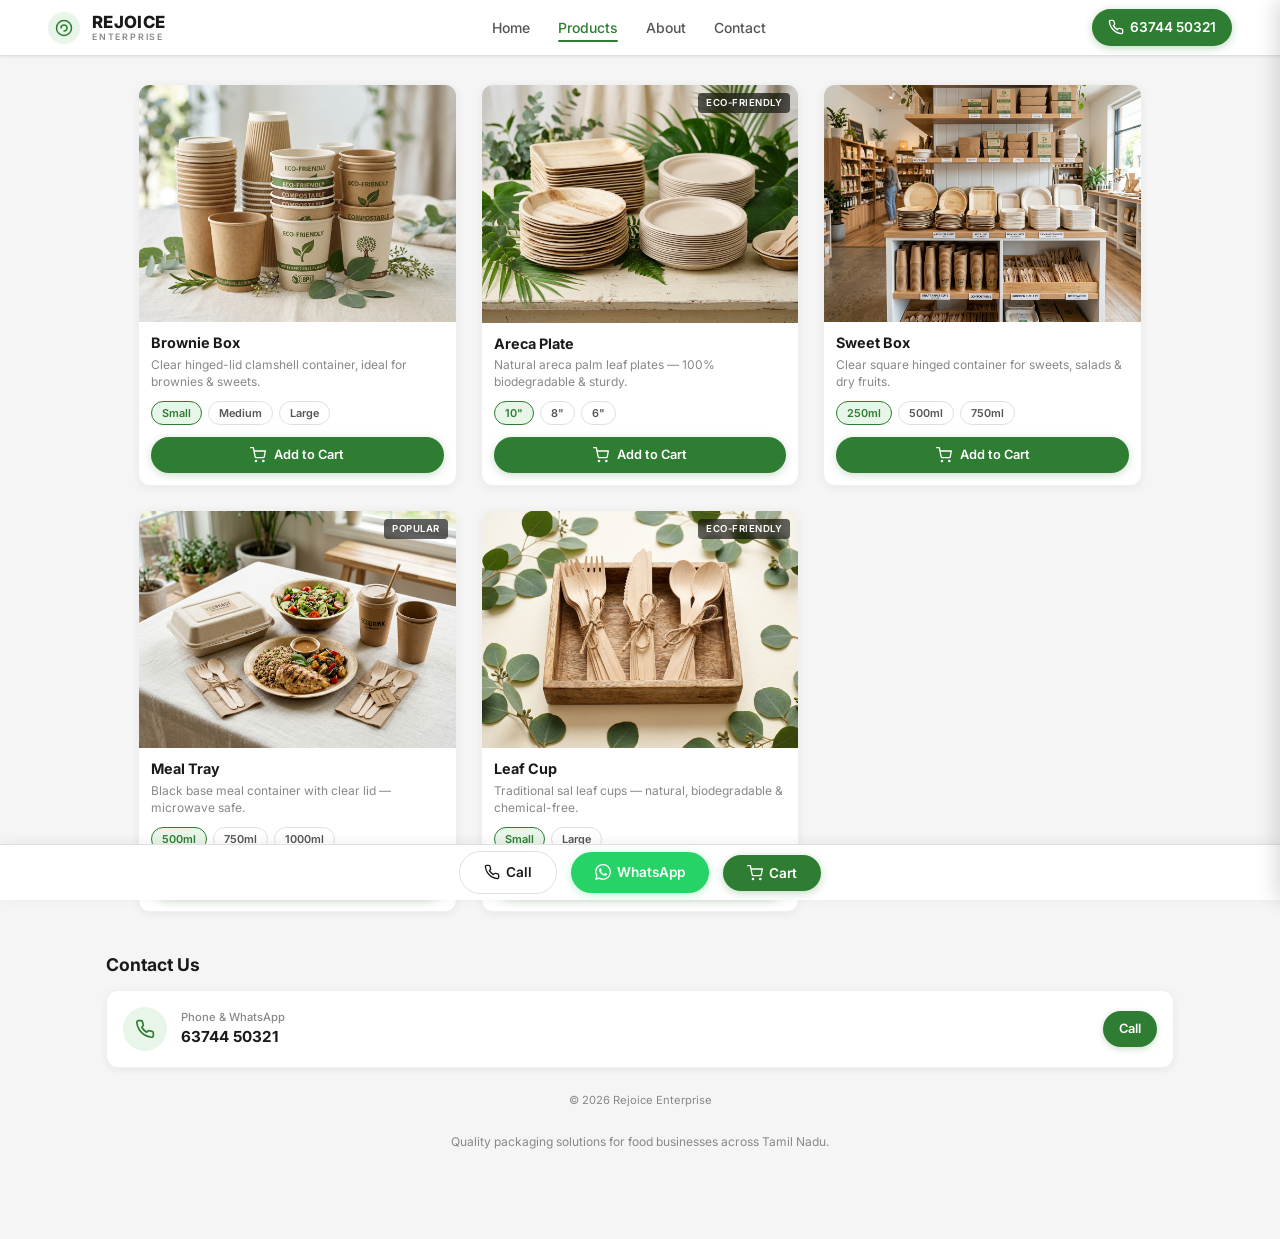
==== index.html @ f50294aa "Implement cart to WhatsApp integration" ====
<!DOCTYPE html>
<html lang="en">

<head>
    <meta charset="UTF-8">
    <meta name="viewport" content="width=device-width, initial-scale=1.0, maximum-scale=5.0">
    <meta name="theme-color" content="#ffffff">
    <meta name="description" content="Rejoice Enterprise — Premium eco-friendly disposable tableware, aluminium foil containers, brownie boxes and more. Call 63744 50321.">
    <title>REJOICE ENTERPRISE — Eco-Friendly Disposables</title>
    <link rel="stylesheet" href="css/styles.css">
</head>

<body>

    <!-- ====== TOP HEADER ====== -->
    <header class="top-header" id="top">
        <div class="header-left">
            <div class="logo-icon">
                <svg viewBox="0 0 24 24" fill="none" stroke="currentColor" stroke-width="2" stroke-linecap="round" stroke-linejoin="round">
                    <path d="M12 2C6.48 2 2 6.48 2 12s4.48 10 10 10 10-4.48 10-10S17.52 2 12 2z"></path>
                    <path d="M8 12c0-2.2 1.8-4 4-4s4 1.8 4 4-1.8 4-4 4"></path>
                </svg>
            </div>
            <div class="logo-text">
                <span class="logo-name">REJOICE</span>
                <span class="logo-sub">Enterprise</span>
            </div>
        </div>

        <!-- Desktop Navigation -->
        <nav class="desktop-nav">
            <a href="#top" class="active">Home</a>
            <a href="#products">Products</a>
            <a href="#about">About</a>
            <a href="#contact">Contact</a>
        </nav>

        <div class="header-right">
            <a href="tel:6374450321" class="header-phone-btn">
                <svg viewBox="0 0 24 24" fill="none" stroke="currentColor" stroke-width="2" stroke-linecap="round" stroke-linejoin="round">
                    <path d="M22 16.92v3a2 2 0 0 1-2.18 2 19.79 19.79 0 0 1-8.63-3.07 19.5 19.5 0 0 1-6-6 19.79 19.79 0 0 1-3.07-8.67A2 2 0 0 1 4.11 2h3a2 2 0 0 1 2 1.72 12.84 12.84 0 0 0 .7 2.81 2 2 0 0 1-.45 2.11L8.09 9.91a16 16 0 0 0 6 6l1.27-1.27a2 2 0 0 1 2.11-.45 12.84 12.84 0 0 0 2.81.7A2 2 0 0 1 22 16.92z"></path>
                </svg>
                63744 50321
            </a>
            <button class="hamburger-btn" id="menuToggle" aria-label="Open menu">
                <svg viewBox="0 0 24 24" fill="none" stroke="currentColor" stroke-width="2" stroke-linecap="round" stroke-linejoin="round">
                    <line x1="3" y1="6" x2="21" y2="6"></line>
                    <line x1="3" y1="12" x2="21" y2="12"></line>
                    <line x1="3" y1="18" x2="21" y2="18"></line>
                </svg>
            </button>
        </div>
    </header>

    <!-- ====== MOBILE DRAWER ====== -->
    <div class="mobile-drawer-overlay" id="drawerOverlay"></div>
    <aside class="mobile-drawer" id="mobileDrawer">
        <div class="drawer-header">
            <span class="drawer-title">Menu</span>
            <button class="drawer-close" id="drawerClose" aria-label="Close menu">
                <svg width="18" height="18" viewBox="0 0 24 24" fill="none" stroke="currentColor" stroke-width="2" stroke-linecap="round" stroke-linejoin="round">
                    <line x1="18" y1="6" x2="6" y2="18"></line>
                    <line x1="6" y1="6" x2="18" y2="18"></line>
                </svg>
            </button>
        </div>
        <nav class="drawer-nav">
            <a href="#top">
                <svg viewBox="0 0 24 24" fill="none" stroke="currentColor" stroke-width="2" stroke-linecap="round" stroke-linejoin="round"><path d="M3 9l9-7 9 7v11a2 2 0 0 1-2 2H5a2 2 0 0 1-2-2z"></path><polyline points="9 22 9 12 15 12 15 22"></polyline></svg>
                Home
            </a>
            <a href="#products">
                <svg viewBox="0 0 24 24" fill="none" stroke="currentColor" stroke-width="2" stroke-linecap="round" stroke-linejoin="round"><rect x="2" y="3" width="20" height="14" rx="2" ry="2"></rect><line x1="8" y1="21" x2="16" y2="21"></line><line x1="12" y1="17" x2="12" y2="21"></line></svg>
                Products
            </a>
            <a href="#about">
                <svg viewBox="0 0 24 24" fill="none" stroke="currentColor" stroke-width="2" stroke-linecap="round" stroke-linejoin="round"><circle cx="12" cy="12" r="10"></circle><line x1="12" y1="16" x2="12" y2="12"></line><line x1="12" y1="8" x2="12.01" y2="8"></line></svg>
                About
            </a>
            <a href="#contact">
                <svg viewBox="0 0 24 24" fill="none" stroke="currentColor" stroke-width="2" stroke-linecap="round" stroke-linejoin="round"><path d="M22 16.92v3a2 2 0 0 1-2.18 2 19.79 19.79 0 0 1-8.63-3.07 19.5 19.5 0 0 1-6-6 19.79 19.79 0 0 1-3.07-8.67A2 2 0 0 1 4.11 2h3a2 2 0 0 1 2 1.72 12.84 12.84 0 0 0 .7 2.81 2 2 0 0 1-.45 2.11L8.09 9.91a16 16 0 0 0 6 6l1.27-1.27a2 2 0 0 1 2.11-.45 12.84 12.84 0 0 0 2.81.7A2 2 0 0 1 22 16.92z"></path></svg>
                Contact
            </a>
        </nav>
        <div class="drawer-phone">
            <a href="tel:6374450321">
                <svg viewBox="0 0 24 24" fill="none" stroke="currentColor" stroke-width="2" stroke-linecap="round" stroke-linejoin="round"><path d="M22 16.92v3a2 2 0 0 1-2.18 2 19.79 19.79 0 0 1-8.63-3.07 19.5 19.5 0 0 1-6-6 19.79 19.79 0 0 1-3.07-8.67A2 2 0 0 1 4.11 2h3a2 2 0 0 1 2 1.72 12.84 12.84 0 0 0 .7 2.81 2 2 0 0 1-.45 2.11L8.09 9.91a16 16 0 0 0 6 6l1.27-1.27a2 2 0 0 1 2.11-.45 12.84 12.84 0 0 0 2.81.7A2 2 0 0 1 22 16.92z"></path></svg>
                Call 63744 50321
            </a>
        </div>
    </aside>

    <!-- ====== MAIN CONTENT ====== -->
    <main class="main-content">

        <!-- Products Section -->
        <section class="products-section" id="products">
            <div class="product-grid">

                <!-- Product 1: Brownie Box -->
                <div class="product-card">
                    <div class="product-img-wrapper">
                        <img src="images/eco-cups.jpg" alt="Brownie Box — Clear Hinged Container" loading="lazy">
                    </div>
                    <div class="product-info">
                        <h3 class="product-name">Brownie Box</h3>
                        <p class="product-desc">Clear hinged-lid clamshell container, ideal for brownies &amp; sweets.</p>
                        <div class="size-chips">
                            <button class="size-chip active">Small</button>
                            <button class="size-chip">Medium</button>
                            <button class="size-chip">Large</button>
                        </div>
                        <button class="add-to-cart-btn" data-product="brownie-box">
                            <svg viewBox="0 0 24 24" fill="none" stroke="currentColor" stroke-width="2" stroke-linecap="round" stroke-linejoin="round"><circle cx="9" cy="21" r="1"></circle><circle cx="20" cy="21" r="1"></circle><path d="M1 1h4l2.68 13.39a2 2 0 0 0 2 1.61h9.72a2 2 0 0 0 2-1.61L23 6H6"></path></svg>
                            Add to Cart
                        </button>
                    </div>
                </div>

                <!-- Product 2: Areca Plate -->
                <div class="product-card">
                    <div class="product-img-wrapper">
                        <img src="images/eco-plates.jpg" alt="Areca Palm Leaf Plates" loading="lazy">
                        <span class="product-badge">Eco-Friendly</span>
                    </div>
                    <div class="product-info">
                        <h3 class="product-name">Areca Plate</h3>
                        <p class="product-desc">Natural areca palm leaf plates — 100% biodegradable &amp; sturdy.</p>
                        <div class="size-chips">
                            <button class="size-chip active">10"</button>
                            <button class="size-chip">8"</button>
                            <button class="size-chip">6"</button>
                        </div>
                        <button class="add-to-cart-btn" data-product="areca-plate">
                            <svg viewBox="0 0 24 24" fill="none" stroke="currentColor" stroke-width="2" stroke-linecap="round" stroke-linejoin="round"><circle cx="9" cy="21" r="1"></circle><circle cx="20" cy="21" r="1"></circle><path d="M1 1h4l2.68 13.39a2 2 0 0 0 2 1.61h9.72a2 2 0 0 0 2-1.61L23 6H6"></path></svg>
                            Add to Cart
                        </button>
                    </div>
                </div>

                <!-- Product 3: Sweet Box -->
                <div class="product-card">
                    <div class="product-img-wrapper">
                        <img src="images/shop-showcase.jpg" alt="Sweet Box — Clear Square Container" loading="lazy">
                    </div>
                    <div class="product-info">
                        <h3 class="product-name">Sweet Box</h3>
                        <p class="product-desc">Clear square hinged container for sweets, salads &amp; dry fruits.</p>
                        <div class="size-chips">
                            <button class="size-chip active">250ml</button>
                            <button class="size-chip">500ml</button>
                            <button class="size-chip">750ml</button>
                        </div>
                        <button class="add-to-cart-btn" data-product="sweet-box">
                            <svg viewBox="0 0 24 24" fill="none" stroke="currentColor" stroke-width="2" stroke-linecap="round" stroke-linejoin="round"><circle cx="9" cy="21" r="1"></circle><circle cx="20" cy="21" r="1"></circle><path d="M1 1h4l2.68 13.39a2 2 0 0 0 2 1.61h9.72a2 2 0 0 0 2-1.61L23 6H6"></path></svg>
                            Add to Cart
                        </button>
                    </div>
                </div>

                <!-- Product 4: Meal Tray -->
                <div class="product-card">
                    <div class="product-img-wrapper">
                        <img src="images/eco-serving-products.jpg" alt="Meal Tray — Black Base with Clear Lid" loading="lazy">
                        <span class="product-badge">Popular</span>
                    </div>
                    <div class="product-info">
                        <h3 class="product-name">Meal Tray</h3>
                        <p class="product-desc">Black base meal container with clear lid — microwave safe.</p>
                        <div class="size-chips">
                            <button class="size-chip active">500ml</button>
                            <button class="size-chip">750ml</button>
                            <button class="size-chip">1000ml</button>
                        </div>
                        <button class="add-to-cart-btn" data-product="meal-tray">
                            <svg viewBox="0 0 24 24" fill="none" stroke="currentColor" stroke-width="2" stroke-linecap="round" stroke-linejoin="round"><circle cx="9" cy="21" r="1"></circle><circle cx="20" cy="21" r="1"></circle><path d="M1 1h4l2.68 13.39a2 2 0 0 0 2 1.61h9.72a2 2 0 0 0 2-1.61L23 6H6"></path></svg>
                            Add to Cart
                        </button>
                    </div>
                </div>

                <!-- Product 5: Leaf Cup -->
                <div class="product-card">
                    <div class="product-img-wrapper">
                        <img src="images/eco-spoons.jpg" alt="Traditional Leaf Cups" loading="lazy">
                        <span class="product-badge">Eco-Friendly</span>
                    </div>
                    <div class="product-info">
                        <h3 class="product-name">Leaf Cup</h3>
                        <p class="product-desc">Traditional sal leaf cups — natural, biodegradable &amp; chemical-free.</p>
                        <div class="size-chips">
                            <button class="size-chip active">Small</button>
                            <button class="size-chip">Large</button>
                        </div>
                        <button class="add-to-cart-btn" data-product="leaf-cup">
                            <svg viewBox="0 0 24 24" fill="none" stroke="currentColor" stroke-width="2" stroke-linecap="round" stroke-linejoin="round"><circle cx="9" cy="21" r="1"></circle><circle cx="20" cy="21" r="1"></circle><path d="M1 1h4l2.68 13.39a2 2 0 0 0 2 1.61h9.72a2 2 0 0 0 2-1.61L23 6H6"></path></svg>
                            Add to Cart
                        </button>
                    </div>
                </div>

            </div>
        </section>

        <!-- Contact Section -->
        <section class="contact-section" id="contact">
            <h2>Contact Us</h2>
            <div class="contact-card">
                <div class="contact-icon-wrap">
                    <svg viewBox="0 0 24 24" fill="none" stroke="currentColor" stroke-width="2" stroke-linecap="round" stroke-linejoin="round">
                        <path d="M22 16.92v3a2 2 0 0 1-2.18 2 19.79 19.79 0 0 1-8.63-3.07 19.5 19.5 0 0 1-6-6 19.79 19.79 0 0 1-3.07-8.67A2 2 0 0 1 4.11 2h3a2 2 0 0 1 2 1.72 12.84 12.84 0 0 0 .7 2.81 2 2 0 0 1-.45 2.11L8.09 9.91a16 16 0 0 0 6 6l1.27-1.27a2 2 0 0 1 2.11-.45 12.84 12.84 0 0 0 2.81.7A2 2 0 0 1 22 16.92z"></path>
                    </svg>
                </div>
                <div class="contact-details">
                    <p class="contact-label">Phone & WhatsApp</p>
                    <p class="contact-value">63744 50321</p>
                </div>
                <a href="tel:6374450321" class="contact-call-btn">Call</a>
            </div>
            <p class="footer-text">© 2026 Rejoice Enterprise</p>
        </section>

        <!-- About Section (anchor target) -->
        <section id="about" style="padding: 0 16px 16px;">
            <p style="font-size: 0.75rem; color: #888; text-align: center;">
                Quality packaging solutions for food businesses across Tamil Nadu.
            </p>
        </section>

    </main>

    <!-- ====== STICKY BOTTOM BAR ====== -->
    <div class="bottom-bar">
        <a href="tel:6374450321" class="bottom-bar-btn btn-call">
            <svg viewBox="0 0 24 24" fill="none" stroke="currentColor" stroke-width="2" stroke-linecap="round" stroke-linejoin="round"><path d="M22 16.92v3a2 2 0 0 1-2.18 2 19.79 19.79 0 0 1-8.63-3.07 19.5 19.5 0 0 1-6-6 19.79 19.79 0 0 1-3.07-8.67A2 2 0 0 1 4.11 2h3a2 2 0 0 1 2 1.72 12.84 12.84 0 0 0 .7 2.81 2 2 0 0 1-.45 2.11L8.09 9.91a16 16 0 0 0 6 6l1.27-1.27a2 2 0 0 1 2.11-.45 12.84 12.84 0 0 0 2.81.7A2 2 0 0 1 22 16.92z"></path></svg>
            Call
        </a>
        <a href="https://wa.me/916374450321" target="_blank" class="bottom-bar-btn btn-whatsapp" id="whatsappBtn">
            <svg viewBox="0 0 24 24" fill="currentColor" width="16" height="16"><path d="M17.472 14.382c-.297-.149-1.758-.867-2.03-.967-.273-.099-.471-.148-.67.15-.197.297-.767.966-.94 1.164-.173.199-.347.223-.644.075-.297-.15-1.255-.463-2.39-1.475-.883-.788-1.48-1.761-1.653-2.059-.173-.297-.018-.458.13-.606.134-.133.298-.347.446-.52.149-.174.198-.298.298-.497.099-.198.05-.371-.025-.52-.075-.149-.669-1.612-.916-2.207-.242-.579-.487-.5-.669-.51-.173-.008-.371-.01-.57-.01-.198 0-.52.074-.792.372-.272.297-1.04 1.016-1.04 2.479 0 1.462 1.065 2.875 1.213 3.074.149.198 2.096 3.2 5.077 4.487.709.306 1.262.489 1.694.625.712.227 1.36.195 1.871.118.571-.085 1.758-.719 2.006-1.413.248-.694.248-1.289.173-1.413-.074-.124-.272-.198-.57-.347m-5.421 7.403h-.004a9.87 9.87 0 01-5.031-1.378l-.361-.214-3.741.982.998-3.648-.235-.374a9.86 9.86 0 01-1.51-5.26c.001-5.45 4.436-9.884 9.888-9.884 2.64 0 5.122 1.03 6.988 2.898a9.825 9.825 0 012.893 6.994c-.003 5.45-4.437 9.884-9.885 9.884m8.413-18.297A11.815 11.815 0 0012.05 0C5.495 0 .16 5.335.157 11.892c0 2.096.547 4.142 1.588 5.945L.057 24l6.305-1.654a11.882 11.882 0 005.683 1.448h.005c6.554 0 11.89-5.335 11.893-11.893a11.821 11.821 0 00-3.48-8.413z"/></svg>
            WhatsApp
        </a>
        <button class="bottom-bar-btn btn-cart" id="cartBottomBtn">
            <svg viewBox="0 0 24 24" fill="none" stroke="currentColor" stroke-width="2" stroke-linecap="round" stroke-linejoin="round"><circle cx="9" cy="21" r="1"></circle><circle cx="20" cy="21" r="1"></circle><path d="M1 1h4l2.68 13.39a2 2 0 0 0 2 1.61h9.72a2 2 0 0 0 2-1.61L23 6H6"></path></svg>
            Cart
            <span class="cart-count" id="cartCount" data-count="0"></span>
        </button>
    </div>

    <script src="js/main.js"></script>
</body>

</html>
---- css/styles.css ----
/* ============================================
   Rejoice Enterprise – Light Mobile-First Theme
   ============================================ */

@import url('https://fonts.googleapis.com/css2?family=Inter:wght@400;500;600;700;800&display=swap');

:root {
    /* Light Theme Palette */
    --bg-page: #f5f5f5;
    --bg-card: #ffffff;
    --bg-header: #ffffff;
    --bg-overlay: rgba(255, 255, 255, 0.92);

    /* Green Brand */
    --primary: #2e7d32;
    --primary-dark: #1b5e20;
    --primary-light: #4caf50;
    --primary-surface: #e8f5e9;
    --primary-glow: rgba(46, 125, 50, 0.12);

    /* WhatsApp Green */
    --whatsapp: #25d366;
    --whatsapp-dark: #128c7e;

    /* Text */
    --text-primary: #1a1a1a;
    --text-secondary: #555555;
    --text-muted: #888888;
    --text-on-primary: #ffffff;

    /* Borders & Shadows */
    --border: #e0e0e0;
    --border-light: #f0f0f0;
    --shadow-sm: 0 1px 3px rgba(0, 0, 0, 0.08);
    --shadow-md: 0 4px 12px rgba(0, 0, 0, 0.1);
    --shadow-lg: 0 8px 30px rgba(0, 0, 0, 0.12);
    --shadow-card: 0 2px 8px rgba(0, 0, 0, 0.06);

    /* Layout */
    --header-height: 56px;
    --bottom-bar-height: 56px;
    --radius-sm: 8px;
    --radius-md: 12px;
    --radius-lg: 16px;
    --radius-full: 50px;
}

/* Reset */
*,
*::before,
*::after {
    box-sizing: border-box;
    margin: 0;
    padding: 0;
}

html {
    scroll-behavior: smooth;
    -webkit-text-size-adjust: 100%;
}

body {
    font-family: 'Inter', -apple-system, BlinkMacSystemFont, 'Segoe UI', Roboto, sans-serif;
    background-color: var(--bg-page);
    color: var(--text-primary);
    line-height: 1.5;
    -webkit-font-smoothing: antialiased;
    -moz-osx-font-smoothing: grayscale;
    -webkit-tap-highlight-color: transparent;
    overflow-x: hidden;
}

img {
    display: block;
    max-width: 100%;
}

button {
    font-family: inherit;
    cursor: pointer;
    border: none;
    outline: none;
}

a {
    text-decoration: none;
    color: inherit;
}

/* =====================
   HEADER / TOP BAR
   ===================== */
.top-header {
    position: fixed;
    top: 0;
    left: 0;
    right: 0;
    height: var(--header-height);
    background: var(--bg-header);
    border-bottom: 1px solid var(--border);
    display: flex;
    align-items: center;
    justify-content: space-between;
    padding: 0 16px;
    z-index: 1000;
    box-shadow: var(--shadow-sm);
}

.header-left {
    display: flex;
    align-items: center;
    gap: 12px;
}

.logo-icon {
    width: 32px;
    height: 32px;
    background: var(--primary-surface);
    border-radius: 50%;
    display: flex;
    align-items: center;
    justify-content: center;
    flex-shrink: 0;
}

.logo-icon svg {
    width: 18px;
    height: 18px;
    color: var(--primary);
}

.logo-text {
    display: flex;
    flex-direction: column;
    line-height: 1.15;
}

.logo-name {
    font-size: 1.05rem;
    font-weight: 800;
    color: var(--text-primary);
    letter-spacing: 0.3px;
}

.logo-sub {
    font-size: 0.55rem;
    font-weight: 600;
    color: var(--text-muted);
    letter-spacing: 1.8px;
    text-transform: uppercase;
}

/* Desktop Nav - hidden on mobile, shown on larger screens */
.desktop-nav {
    display: none;
    align-items: center;
    gap: 28px;
}

.desktop-nav a {
    font-size: 0.875rem;
    font-weight: 500;
    color: var(--text-secondary);
    transition: color 0.2s;
    position: relative;
}

.desktop-nav a:hover,
.desktop-nav a.active {
    color: var(--primary);
}

.desktop-nav a.active::after {
    content: '';
    position: absolute;
    bottom: -4px;
    left: 0;
    right: 0;
    height: 2px;
    background: var(--primary);
    border-radius: 1px;
}

.header-right {
    display: flex;
    align-items: center;
    gap: 8px;
}

.header-phone-btn {
    display: none;
    align-items: center;
    gap: 6px;
    background: var(--primary);
    color: var(--text-on-primary);
    padding: 8px 16px;
    border-radius: var(--radius-full);
    font-size: 0.85rem;
    font-weight: 600;
    box-shadow: 0 2px 8px rgba(46, 125, 50, 0.3);
    transition: transform 0.15s, box-shadow 0.15s;
    text-decoration: none;
}

.header-phone-btn:active {
    transform: scale(0.97);
}

.header-phone-btn svg {
    width: 16px;
    height: 16px;
}

.hamburger-btn {
    width: 40px;
    height: 40px;
    background: transparent;
    border-radius: 50%;
    display: flex;
    align-items: center;
    justify-content: center;
    color: var(--text-primary);
    transition: background 0.2s;
}

.hamburger-btn:active {
    background: var(--primary-surface);
}

.hamburger-btn svg {
    width: 22px;
    height: 22px;
}

/* =====================
   MOBILE DRAWER
   ===================== */
.mobile-drawer-overlay {
    position: fixed;
    inset: 0;
    background: rgba(0, 0, 0, 0.4);
    z-index: 2000;
    opacity: 0;
    visibility: hidden;
    transition: opacity 0.3s, visibility 0.3s;
}

.mobile-drawer-overlay.open {
    opacity: 1;
    visibility: visible;
}

.mobile-drawer {
    position: fixed;
    top: 0;
    right: 0;
    width: 280px;
    max-width: 80vw;
    height: 100vh;
    background: var(--bg-card);
    z-index: 2001;
    transform: translateX(100%);
    transition: transform 0.35s cubic-bezier(0.22, 1, 0.36, 1);
    display: flex;
    flex-direction: column;
    box-shadow: -4px 0 20px rgba(0, 0, 0, 0.15);
}

.mobile-drawer.open {
    transform: translateX(0);
}

.drawer-header {
    display: flex;
    align-items: center;
    justify-content: space-between;
    padding: 16px 20px;
    border-bottom: 1px solid var(--border);
}

.drawer-title {
    font-size: 1rem;
    font-weight: 700;
    color: var(--text-primary);
}

.drawer-close {
    width: 36px;
    height: 36px;
    background: var(--bg-page);
    border-radius: 50%;
    display: flex;
    align-items: center;
    justify-content: center;
    color: var(--text-secondary);
    transition: background 0.2s;
}

.drawer-close:active {
    background: var(--border);
}

.drawer-nav {
    flex: 1;
    padding: 12px 0;
    display: flex;
    flex-direction: column;
}

.drawer-nav a {
    display: flex;
    align-items: center;
    gap: 14px;
    padding: 14px 20px;
    font-size: 0.95rem;
    font-weight: 500;
    color: var(--text-secondary);
    transition: background 0.2s, color 0.2s;
}

.drawer-nav a:active {
    background: var(--primary-surface);
    color: var(--primary);
}

.drawer-nav a svg {
    width: 20px;
    height: 20px;
    flex-shrink: 0;
}

.drawer-phone {
    padding: 20px;
    border-top: 1px solid var(--border);
}

.drawer-phone a {
    display: flex;
    align-items: center;
    justify-content: center;
    gap: 8px;
    background: var(--primary);
    color: var(--text-on-primary);
    padding: 14px;
    border-radius: var(--radius-md);
    font-size: 0.95rem;
    font-weight: 600;
}

.drawer-phone a svg {
    width: 18px;
    height: 18px;
}

/* =====================
   MAIN CONTENT
   ===================== */
.main-content {
    padding-top: var(--header-height);
    padding-bottom: calc(var(--bottom-bar-height) + 16px);
    min-height: 100vh;
}

/* =====================
   PRODUCT GRID
   ===================== */
.products-section {
    padding: 12px 12px 0;
}

.products-section-title {
    font-size: 1.1rem;
    font-weight: 700;
    color: var(--text-primary);
    margin-bottom: 12px;
    padding-left: 4px;
}

.product-grid {
    display: grid;
    grid-template-columns: repeat(2, 1fr);
    gap: 12px;
}

/* =====================
   PRODUCT CARD
   ===================== */
.product-card {
    background: var(--bg-card);
    border-radius: var(--radius-md);
    overflow: hidden;
    box-shadow: var(--shadow-card);
    border: 1px solid var(--border-light);
    display: flex;
    flex-direction: column;
    transition: transform 0.2s ease, box-shadow 0.2s ease;
    position: relative;
}

.product-card:active {
    transform: scale(0.985);
}

.product-img-wrapper {
    width: 100%;
    aspect-ratio: 4 / 3;
    overflow: hidden;
    background: #f0f0f0;
    position: relative;
}

.product-img-wrapper img {
    width: 100%;
    height: 100%;
    object-fit: cover;
    transition: transform 0.3s ease;
}

.product-badge {
    position: absolute;
    top: 8px;
    right: 8px;
    background: rgba(0, 0, 0, 0.6);
    color: white;
    font-size: 0.6rem;
    font-weight: 600;
    padding: 3px 8px;
    border-radius: 4px;
    text-transform: uppercase;
    letter-spacing: 0.5px;
    backdrop-filter: blur(4px);
}

.product-info {
    padding: 12px;
    display: flex;
    flex-direction: column;
    flex-grow: 1;
}

.product-name {
    font-size: 0.9rem;
    font-weight: 700;
    color: var(--text-primary);
    margin-bottom: 4px;
    line-height: 1.3;
}

.product-desc {
    font-size: 0.75rem;
    color: var(--text-muted);
    line-height: 1.4;
    margin-bottom: 10px;
    display: -webkit-box;
    -webkit-line-clamp: 2;
    -webkit-box-orient: vertical;
    overflow: hidden;
}

/* Size Variant Chips */
.size-chips {
    display: flex;
    flex-wrap: wrap;
    gap: 6px;
    margin-bottom: 12px;
}

.size-chip {
    padding: 4px 10px;
    border: 1.5px solid var(--border);
    border-radius: var(--radius-full);
    font-size: 0.68rem;
    font-weight: 600;
    color: var(--text-secondary);
    background: transparent;
    transition: all 0.2s;
    cursor: pointer;
}

.size-chip.active,
.size-chip:active {
    border-color: var(--primary);
    color: var(--primary);
    background: var(--primary-surface);
}

/* Add to Cart Button */
.add-to-cart-btn {
    display: flex;
    align-items: center;
    justify-content: center;
    gap: 8px;
    width: 100%;
    padding: 10px 0;
    background: var(--primary);
    color: var(--text-on-primary);
    border-radius: var(--radius-full);
    font-size: 0.8rem;
    font-weight: 600;
    transition: background 0.2s, transform 0.15s;
    margin-top: auto;
    box-shadow: 0 2px 8px rgba(46, 125, 50, 0.25);
}

.add-to-cart-btn:active {
    transform: scale(0.96);
    background: var(--primary-dark);
}

.add-to-cart-btn svg {
    width: 16px;
    height: 16px;
}

.add-to-cart-btn.added {
    background: var(--primary-dark);
}

/* =====================
   CONTACT SECTION
   ===================== */
.contact-section {
    padding: 24px 16px;
    margin-top: 16px;
}

.contact-section h2 {
    font-size: 1.1rem;
    font-weight: 700;
    margin-bottom: 12px;
    color: var(--text-primary);
}

.contact-card {
    background: var(--bg-card);
    border-radius: var(--radius-md);
    padding: 16px;
    display: flex;
    align-items: center;
    gap: 14px;
    border: 1px solid var(--border-light);
    box-shadow: var(--shadow-card);
    margin-bottom: 16px;
}

.contact-icon-wrap {
    width: 44px;
    height: 44px;
    border-radius: 50%;
    background: var(--primary-surface);
    display: flex;
    align-items: center;
    justify-content: center;
    flex-shrink: 0;
    color: var(--primary);
}

.contact-icon-wrap svg {
    width: 20px;
    height: 20px;
}

.contact-details {
    flex: 1;
}

.contact-label {
    font-size: 0.7rem;
    color: var(--text-muted);
    font-weight: 500;
}

.contact-value {
    font-size: 0.95rem;
    font-weight: 700;
    color: var(--text-primary);
}

.contact-call-btn {
    display: inline-flex;
    align-items: center;
    gap: 4px;
    background: var(--primary);
    color: white;
    padding: 8px 16px;
    border-radius: var(--radius-full);
    font-size: 0.8rem;
    font-weight: 600;
    text-decoration: none;
    box-shadow: 0 2px 6px rgba(46, 125, 50, 0.25);
    transition: transform 0.15s;
}

.contact-call-btn:active {
    transform: scale(0.95);
}

.footer-text {
    text-align: center;
    font-size: 0.7rem;
    color: var(--text-muted);
    padding-top: 8px;
}

/* =====================
   STICKY BOTTOM BAR
   ===================== */
.bottom-bar {
    position: fixed;
    bottom: 0;
    left: 0;
    right: 0;
    height: var(--bottom-bar-height);
    background: var(--bg-card);
    border-top: 1px solid var(--border);
    display: flex;
    align-items: center;
    justify-content: center;
    gap: 10px;
    padding: 0 16px;
    z-index: 1000;
    box-shadow: 0 -2px 12px rgba(0, 0, 0, 0.06);
    padding-bottom: env(safe-area-inset-bottom);
}

.bottom-bar-btn {
    display: inline-flex;
    align-items: center;
    gap: 6px;
    padding: 10px 20px;
    border-radius: var(--radius-full);
    font-size: 0.82rem;
    font-weight: 600;
    transition: transform 0.15s, box-shadow 0.15s;
    text-decoration: none;
    flex-shrink: 0;
}

.bottom-bar-btn:active {
    transform: scale(0.95);
}

.bottom-bar-btn svg {
    width: 16px;
    height: 16px;
}

.btn-call {
    background: var(--bg-card);
    color: var(--text-primary);
    border: 1.5px solid var(--border);
}

.btn-whatsapp {
    background: var(--whatsapp);
    color: white;
    border: none;
    box-shadow: 0 2px 8px rgba(37, 211, 102, 0.3);
}

.btn-cart {
    background: var(--primary);
    color: white;
    border: none;
    box-shadow: 0 2px 8px rgba(46, 125, 50, 0.3);
    position: relative;
}

.cart-count {
    background: white;
    color: var(--primary);
    font-size: 0.65rem;
    font-weight: 700;
    width: 18px;
    height: 18px;
    border-radius: 50%;
    display: flex;
    align-items: center;
    justify-content: center;
    margin-left: 2px;
}

.cart-count:empty,
.cart-count[data-count="0"] {
    display: none;
}

/* =====================
   ANIMATIONS
   ===================== */
@keyframes fadeInUp {
    from {
        opacity: 0;
        transform: translateY(16px);
    }
    to {
        opacity: 1;
        transform: translateY(0);
    }
}

@keyframes scaleIn {
    from {
        transform: scale(0.9);
        opacity: 0;
    }
    to {
        transform: scale(1);
        opacity: 1;
    }
}

@keyframes cartPop {
    0% { transform: scale(1); }
    50% { transform: scale(1.25); }
    100% { transform: scale(1); }
}

.product-card {
    animation: fadeInUp 0.4s ease backwards;
}

.product-card:nth-child(1) { animation-delay: 0.05s; }
.product-card:nth-child(2) { animation-delay: 0.1s; }
.product-card:nth-child(3) { animation-delay: 0.15s; }
.product-card:nth-child(4) { animation-delay: 0.2s; }
.product-card:nth-child(5) { animation-delay: 0.25s; }
.product-card:nth-child(6) { animation-delay: 0.3s; }

.cart-pop {
    animation: cartPop 0.3s ease;
}

/* =====================
   RESPONSIVE - TABLET+
   ===================== */
@media (min-width: 600px) {
    .product-grid {
        grid-template-columns: repeat(3, 1fr);
        gap: 16px;
    }

    .products-section {
        padding: 16px 20px 0;
    }

    .bottom-bar-btn {
        padding: 10px 24px;
        font-size: 0.85rem;
    }
}

/* DESKTOP (768px+) */
@media (min-width: 768px) {
    .hamburger-btn {
        display: none;
    }

    .desktop-nav {
        display: flex;
    }

    .header-phone-btn {
        display: flex;
    }

    .top-header {
        padding: 0 32px;
    }

    .product-grid {
        grid-template-columns: repeat(3, 1fr);
        gap: 20px;
    }

    .products-section {
        padding: 24px 32px 0;
        max-width: 1100px;
        margin: 0 auto;
    }

    .contact-section {
        max-width: 1100px;
        margin: 16px auto 0;
    }

    .bottom-bar {
        gap: 14px;
    }
}

/* LARGE DESKTOP (1024px+) */
@media (min-width: 1024px) {
    .product-grid {
        grid-template-columns: repeat(3, 1fr);
        gap: 24px;
    }

    .top-header {
        padding: 0 48px;
    }

    .products-section {
        padding: 28px 48px 0;
    }
}
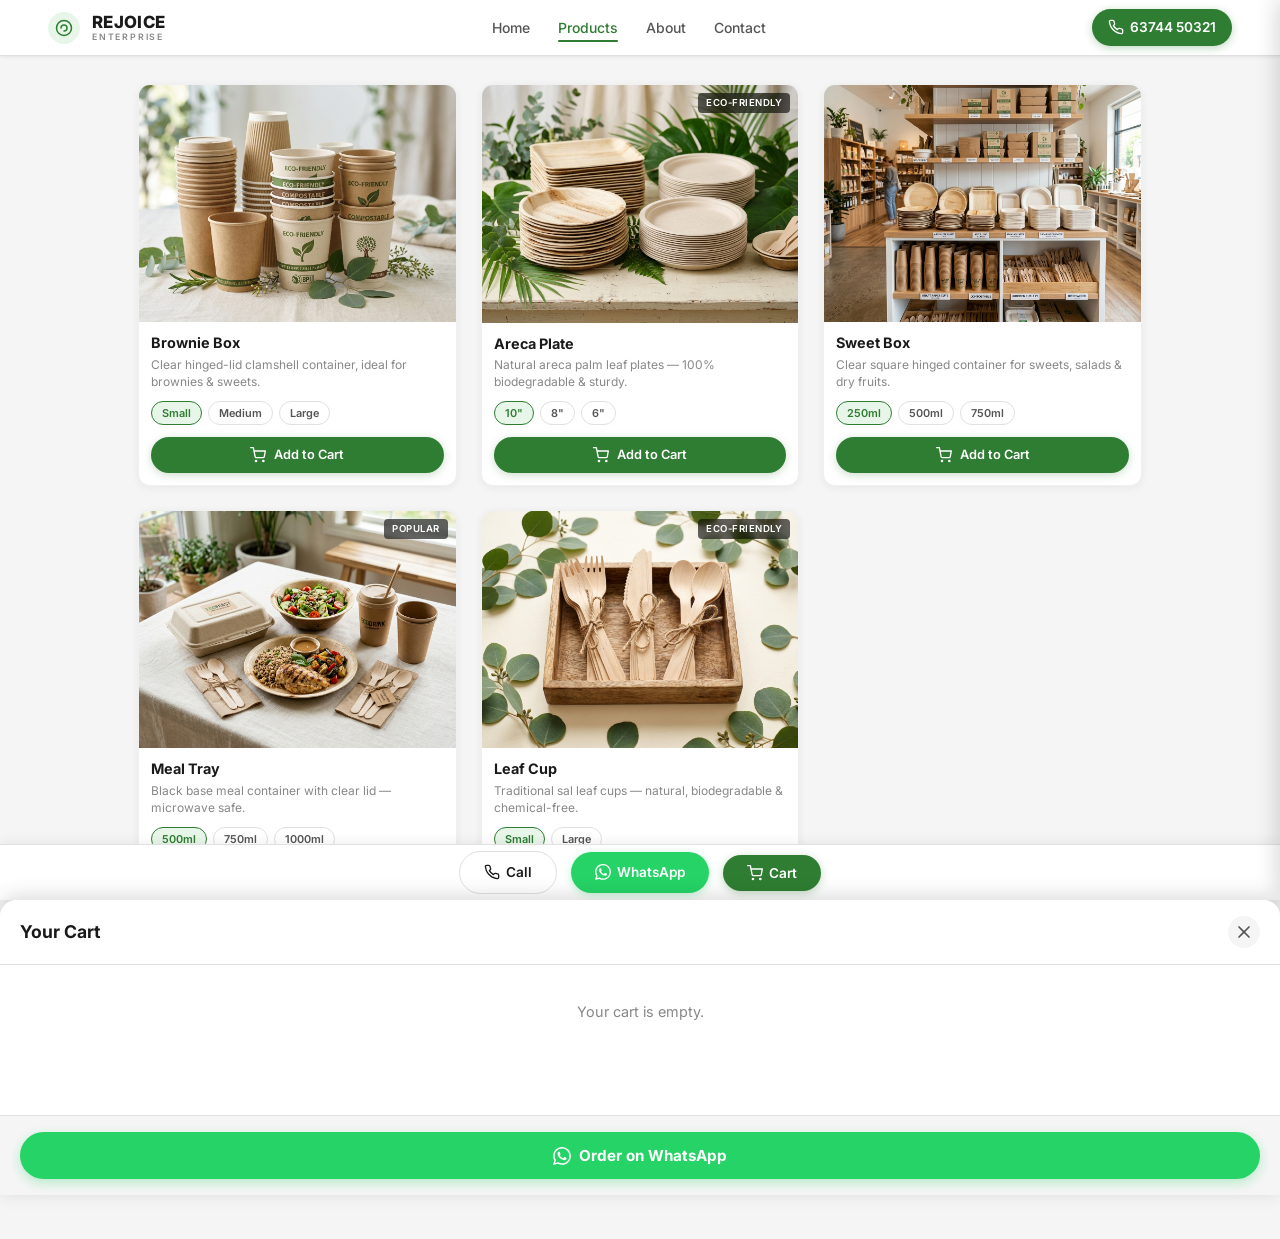
==== commit 8e6de4e2: "Implement Cart Drawer UI and logic" ====
--- a/index.html
+++ b/index.html
@@ -246,6 +246,30 @@
         </button>
     </div>
 
+    <!-- ====== CART DRAWER ====== -->
+    <div class="cart-drawer-overlay" id="cartOverlay"></div>
+    <div class="cart-drawer" id="cartDrawer">
+        <div class="cart-header">
+            <h3>Your Cart</h3>
+            <button class="cart-close-btn" id="cartCloseBtn">
+                <svg viewBox="0 0 24 24" fill="none" stroke="currentColor" stroke-width="2" stroke-linecap="round" stroke-linejoin="round" width="20" height="20">
+                    <line x1="18" y1="6" x2="6" y2="18"></line>
+                    <line x1="6" y1="6" x2="18" y2="18"></line>
+                </svg>
+            </button>
+        </div>
+        <div class="cart-body" id="cartItemsContainer">
+            <!-- Cart items injected via JS -->
+            <div class="empty-cart-msg">Your cart is empty.</div>
+        </div>
+        <div class="cart-footer">
+            <button class="cart-checkout-btn" id="cartCheckoutBtn">
+                <svg viewBox="0 0 24 24" fill="currentColor" width="18" height="18"><path d="M17.472 14.382c-.297-.149-1.758-.867-2.03-.967-.273-.099-.471-.148-.67.15-.197.297-.767.966-.94 1.164-.173.199-.347.223-.644.075-.297-.15-1.255-.463-2.39-1.475-.883-.788-1.48-1.761-1.653-2.059-.173-.297-.018-.458.13-.606.134-.133.298-.347.446-.52.149-.174.198-.298.298-.497.099-.198.05-.371-.025-.52-.075-.149-.669-1.612-.916-2.207-.242-.579-.487-.5-.669-.51-.173-.008-.371-.01-.57-.01-.198 0-.52.074-.792.372-.272.297-1.04 1.016-1.04 2.479 0 1.462 1.065 2.875 1.213 3.074.149.198 2.096 3.2 5.077 4.487.709.306 1.262.489 1.694.625.712.227 1.36.195 1.871.118.571-.085 1.758-.719 2.006-1.413.248-.694.248-1.289.173-1.413-.074-.124-.272-.198-.57-.347m-5.421 7.403h-.004a9.87 9.87 0 01-5.031-1.378l-.361-.214-3.741.982.998-3.648-.235-.374a9.86 9.86 0 01-1.51-5.26c.001-5.45 4.436-9.884 9.888-9.884 2.64 0 5.122 1.03 6.988 2.898a9.825 9.825 0 012.893 6.994c-.003 5.45-4.437 9.884-9.885 9.884m8.413-18.297A11.815 11.815 0 0012.05 0C5.495 0 .16 5.335.157 11.892c0 2.096.547 4.142 1.588 5.945L.057 24l6.305-1.654a11.882 11.882 0 005.683 1.448h.005c6.554 0 11.89-5.335 11.893-11.893a11.821 11.821 0 00-3.48-8.413z"/></svg>
+                Order on WhatsApp
+            </button>
+        </div>
+    </div>
+
     <script src="js/main.js"></script>
 </body>
 
--- a/css/styles.css
+++ b/css/styles.css
@@ -750,6 +750,156 @@
     }
 }
 
+/* =====================
+   CART DRAWER
+   ===================== */
+.cart-drawer-overlay {
+    position: fixed;
+    inset: 0;
+    background: rgba(0, 0, 0, 0.4);
+    z-index: 2000;
+    opacity: 0;
+    visibility: hidden;
+    transition: opacity 0.3s, visibility 0.3s;
+}
+
+.cart-drawer-overlay.open {
+    opacity: 1;
+    visibility: visible;
+}
+
+.cart-drawer {
+    position: fixed;
+    bottom: 0;
+    left: 0;
+    width: 100%;
+    max-height: 85vh;
+    background: var(--bg-card);
+    z-index: 2001;
+    transform: translateY(100%);
+    transition: transform 0.35s cubic-bezier(0.22, 1, 0.36, 1);
+    display: flex;
+    flex-direction: column;
+    box-shadow: 0 -4px 20px rgba(0, 0, 0, 0.15);
+    border-top-left-radius: var(--radius-lg);
+    border-top-right-radius: var(--radius-lg);
+}
+
+.cart-drawer.open {
+    transform: translateY(0);
+}
+
+.cart-header {
+    display: flex;
+    align-items: center;
+    justify-content: space-between;
+    padding: 16px 20px;
+    border-bottom: 1px solid var(--border);
+}
+
+.cart-header h3 {
+    font-size: 1.1rem;
+    font-weight: 700;
+    color: var(--text-primary);
+}
+
+.cart-close-btn {
+    width: 32px;
+    height: 32px;
+    background: var(--bg-page);
+    border-radius: 50%;
+    display: flex;
+    align-items: center;
+    justify-content: center;
+    color: var(--text-secondary);
+    transition: background 0.2s;
+}
+
+.cart-body {
+    flex: 1;
+    overflow-y: auto;
+    padding: 16px 20px;
+    min-height: 150px;
+}
+
+.empty-cart-msg {
+    text-align: center;
+    color: var(--text-muted);
+    font-size: 0.9rem;
+    padding: 20px 0;
+}
+
+.cart-item {
+    display: flex;
+    justify-content: space-between;
+    align-items: center;
+    padding: 12px 0;
+    border-bottom: 1px solid var(--border-light);
+}
+
+.cart-item:last-child {
+    border-bottom: none;
+}
+
+.cart-item-info {
+    display: flex;
+    flex-direction: column;
+    gap: 4px;
+}
+
+.cart-item-name {
+    font-size: 0.9rem;
+    font-weight: 600;
+    color: var(--text-primary);
+}
+
+.cart-item-size {
+    font-size: 0.75rem;
+    color: var(--text-secondary);
+    background: var(--bg-page);
+    padding: 2px 8px;
+    border-radius: var(--radius-full);
+    display: inline-block;
+    width: fit-content;
+}
+
+.cart-item-qty {
+    font-size: 0.9rem;
+    font-weight: 700;
+    color: var(--text-primary);
+    background: var(--primary-surface);
+    padding: 4px 12px;
+    border-radius: var(--radius-full);
+}
+
+.cart-footer {
+    padding: 16px 20px;
+    border-top: 1px solid var(--border);
+    background: var(--bg-page);
+}
+
+.cart-checkout-btn {
+    display: flex;
+    align-items: center;
+    justify-content: center;
+    gap: 8px;
+    width: 100%;
+    padding: 14px;
+    background: var(--whatsapp);
+    color: white;
+    border-radius: var(--radius-full);
+    font-size: 0.95rem;
+    font-weight: 700;
+    box-shadow: 0 4px 12px rgba(37, 211, 102, 0.3);
+    transition: transform 0.15s;
+    border: none;
+    cursor: pointer;
+}
+
+.cart-checkout-btn:active {
+    transform: scale(0.97);
+}
+
 /* DESKTOP (768px+) */
 @media (min-width: 768px) {
     .hamburger-btn {
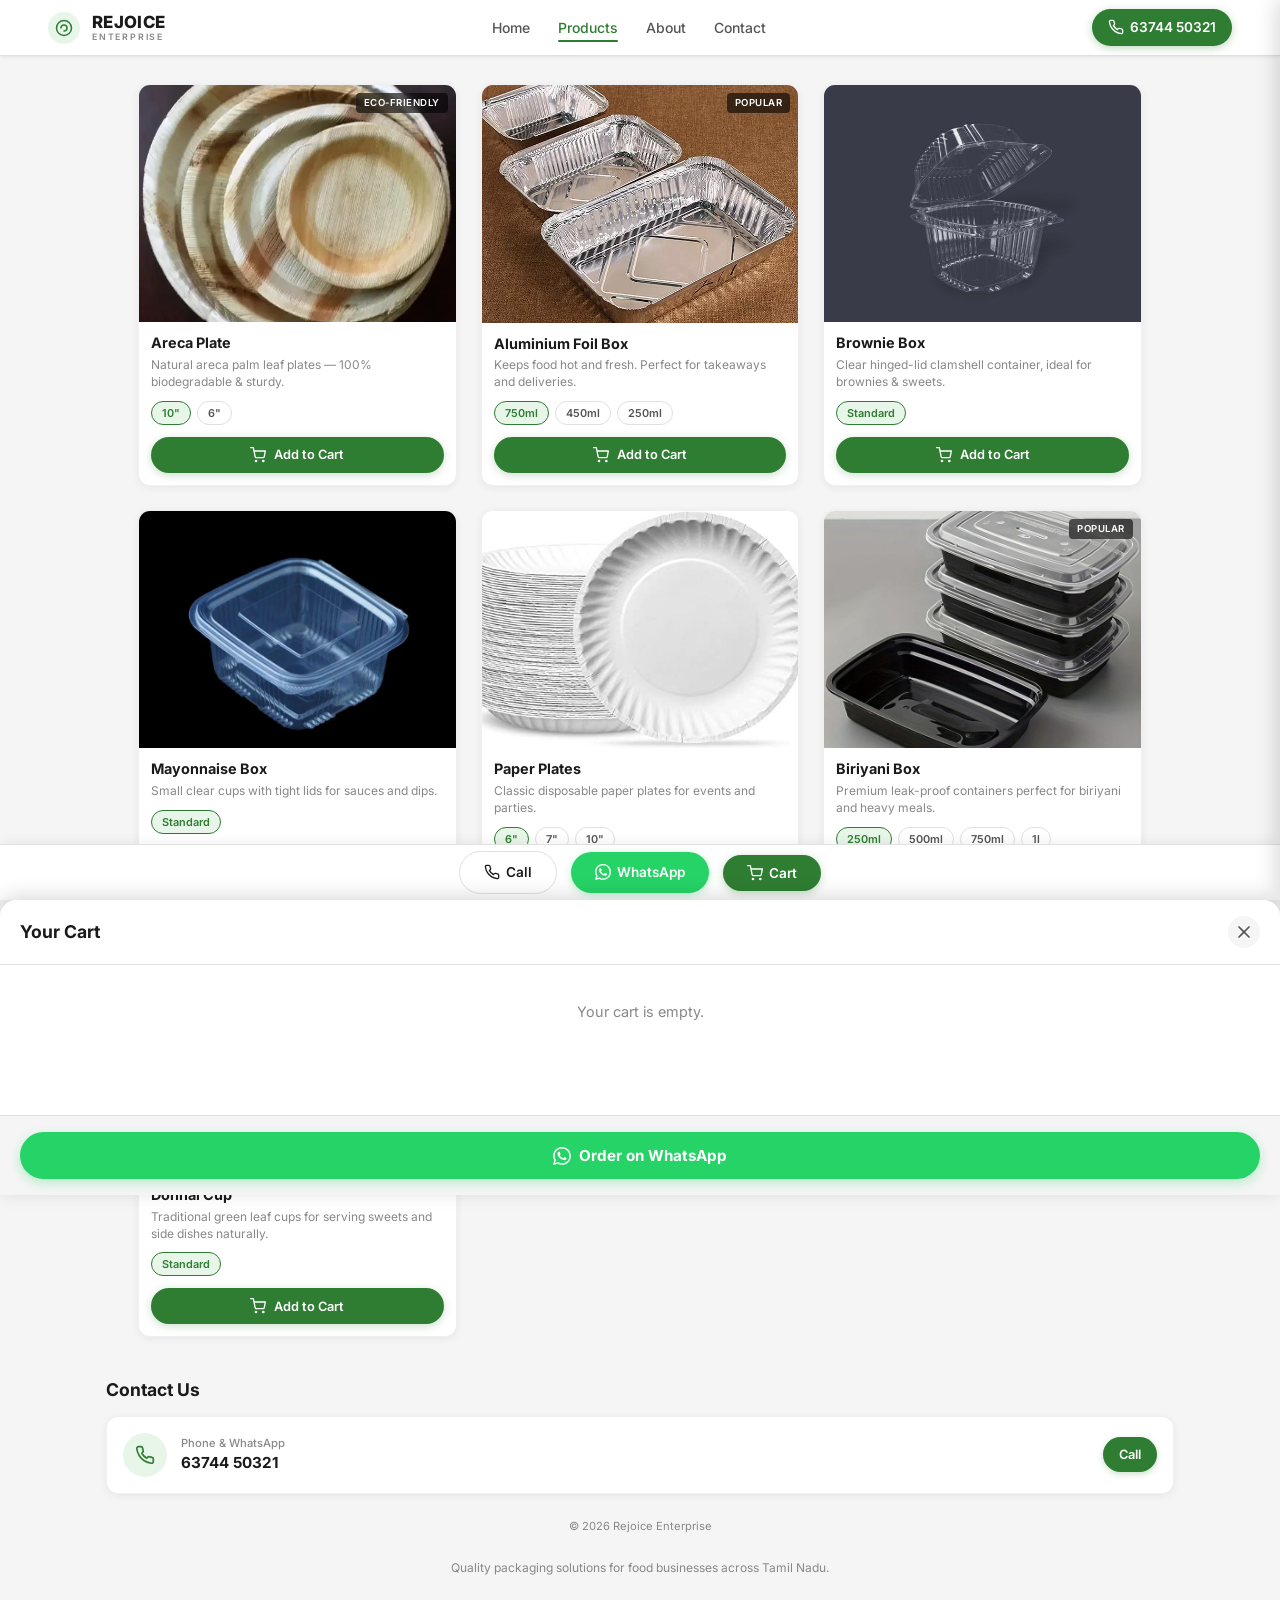
==== commit 6a5eea7a: "Map 7 updated products directly to user uploaded images 1.png through 7.png" ====
--- a/index.html
+++ b/index.html
@@ -96,19 +96,57 @@
         <!-- Products Section -->
         <section class="products-section" id="products">
             <div class="product-grid">
-
-                <!-- Product 1: Brownie Box -->
-                <div class="product-card">
-                    <div class="product-img-wrapper">
-                        <img src="images/eco-cups.jpg" alt="Brownie Box — Clear Hinged Container" loading="lazy">
+                <!-- Product 1: Areca Plate -->
+                <div class="product-card">
+                    <div class="product-img-wrapper">
+                        <img src="images/1.png" alt="Areca Plate" loading="lazy">
+                        <span class="product-badge">Eco-Friendly</span>
+                    </div>
+                    <div class="product-info">
+                        <h3 class="product-name">Areca Plate</h3>
+                        <p class="product-desc">Natural areca palm leaf plates — 100% biodegradable & sturdy.</p>
+                        <div class="size-chips">
+                            <button class="size-chip active">10"</button>
+                            <button class="size-chip">6"</button>
+                        </div>
+                        <button class="add-to-cart-btn" data-product="areca-plate">
+                            <svg viewBox="0 0 24 24" fill="none" stroke="currentColor" stroke-width="2" stroke-linecap="round" stroke-linejoin="round"><circle cx="9" cy="21" r="1"></circle><circle cx="20" cy="21" r="1"></circle><path d="M1 1h4l2.68 13.39a2 2 0 0 0 2 1.61h9.72a2 2 0 0 0 2-1.61L23 6H6"></path></svg>
+                            Add to Cart
+                        </button>
+                    </div>
+                </div>
+
+                <!-- Product 2: Aluminium Foil Box -->
+                <div class="product-card">
+                    <div class="product-img-wrapper">
+                        <img src="images/2.png" alt="Aluminium Foil Box" loading="lazy">
+                        <span class="product-badge">Popular</span>
+                    </div>
+                    <div class="product-info">
+                        <h3 class="product-name">Aluminium Foil Box</h3>
+                        <p class="product-desc">Keeps food hot and fresh. Perfect for takeaways and deliveries.</p>
+                        <div class="size-chips">
+                            <button class="size-chip active">750ml</button>
+                            <button class="size-chip">450ml</button>
+                            <button class="size-chip">250ml</button>
+                        </div>
+                        <button class="add-to-cart-btn" data-product="foil-box">
+                            <svg viewBox="0 0 24 24" fill="none" stroke="currentColor" stroke-width="2" stroke-linecap="round" stroke-linejoin="round"><circle cx="9" cy="21" r="1"></circle><circle cx="20" cy="21" r="1"></circle><path d="M1 1h4l2.68 13.39a2 2 0 0 0 2 1.61h9.72a2 2 0 0 0 2-1.61L23 6H6"></path></svg>
+                            Add to Cart
+                        </button>
+                    </div>
+                </div>
+
+                <!-- Product 3: Brownie Box -->
+                <div class="product-card">
+                    <div class="product-img-wrapper">
+                        <img src="images/3.png" alt="Brownie Box" loading="lazy">
                     </div>
                     <div class="product-info">
                         <h3 class="product-name">Brownie Box</h3>
-                        <p class="product-desc">Clear hinged-lid clamshell container, ideal for brownies &amp; sweets.</p>
-                        <div class="size-chips">
-                            <button class="size-chip active">Small</button>
-                            <button class="size-chip">Medium</button>
-                            <button class="size-chip">Large</button>
+                        <p class="product-desc">Clear hinged-lid clamshell container, ideal for brownies & sweets.</p>
+                        <div class="size-chips">
+                            <button class="size-chip active">Standard</button>
                         </div>
                         <button class="add-to-cart-btn" data-product="brownie-box">
                             <svg viewBox="0 0 24 24" fill="none" stroke="currentColor" stroke-width="2" stroke-linecap="round" stroke-linejoin="round"><circle cx="9" cy="21" r="1"></circle><circle cx="20" cy="21" r="1"></circle><path d="M1 1h4l2.68 13.39a2 2 0 0 0 2 1.61h9.72a2 2 0 0 0 2-1.61L23 6H6"></path></svg>
@@ -117,88 +155,84 @@
                     </div>
                 </div>
 
-                <!-- Product 2: Areca Plate -->
-                <div class="product-card">
-                    <div class="product-img-wrapper">
-                        <img src="images/eco-plates.jpg" alt="Areca Palm Leaf Plates" loading="lazy">
-                        <span class="product-badge">Eco-Friendly</span>
-                    </div>
-                    <div class="product-info">
-                        <h3 class="product-name">Areca Plate</h3>
-                        <p class="product-desc">Natural areca palm leaf plates — 100% biodegradable &amp; sturdy.</p>
-                        <div class="size-chips">
-                            <button class="size-chip active">10"</button>
-                            <button class="size-chip">8"</button>
-                            <button class="size-chip">6"</button>
-                        </div>
-                        <button class="add-to-cart-btn" data-product="areca-plate">
-                            <svg viewBox="0 0 24 24" fill="none" stroke="currentColor" stroke-width="2" stroke-linecap="round" stroke-linejoin="round"><circle cx="9" cy="21" r="1"></circle><circle cx="20" cy="21" r="1"></circle><path d="M1 1h4l2.68 13.39a2 2 0 0 0 2 1.61h9.72a2 2 0 0 0 2-1.61L23 6H6"></path></svg>
-                            Add to Cart
-                        </button>
-                    </div>
-                </div>
-
-                <!-- Product 3: Sweet Box -->
-                <div class="product-card">
-                    <div class="product-img-wrapper">
-                        <img src="images/shop-showcase.jpg" alt="Sweet Box — Clear Square Container" loading="lazy">
-                    </div>
-                    <div class="product-info">
-                        <h3 class="product-name">Sweet Box</h3>
-                        <p class="product-desc">Clear square hinged container for sweets, salads &amp; dry fruits.</p>
+                <!-- Product 4: Mayonnaise Box -->
+                <div class="product-card">
+                    <div class="product-img-wrapper">
+                        <img src="images/4.png" alt="Mayonnaise Box" loading="lazy">
+                    </div>
+                    <div class="product-info">
+                        <h3 class="product-name">Mayonnaise Box</h3>
+                        <p class="product-desc">Small clear cups with tight lids for sauces and dips.</p>
+                        <div class="size-chips">
+                            <button class="size-chip active">Standard</button>
+                        </div>
+                        <button class="add-to-cart-btn" data-product="mayo-box">
+                            <svg viewBox="0 0 24 24" fill="none" stroke="currentColor" stroke-width="2" stroke-linecap="round" stroke-linejoin="round"><circle cx="9" cy="21" r="1"></circle><circle cx="20" cy="21" r="1"></circle><path d="M1 1h4l2.68 13.39a2 2 0 0 0 2 1.61h9.72a2 2 0 0 0 2-1.61L23 6H6"></path></svg>
+                            Add to Cart
+                        </button>
+                    </div>
+                </div>
+
+                <!-- Product 5: Paper Plates -->
+                <div class="product-card">
+                    <div class="product-img-wrapper">
+                        <img src="images/5.png" alt="Paper Plates" loading="lazy">
+                    </div>
+                    <div class="product-info">
+                        <h3 class="product-name">Paper Plates</h3>
+                        <p class="product-desc">Classic disposable paper plates for events and parties.</p>
+                        <div class="size-chips">
+                            <button class="size-chip active">6"</button>
+                            <button class="size-chip">7"</button>
+                            <button class="size-chip">10"</button>
+                        </div>
+                        <button class="add-to-cart-btn" data-product="paper-plates">
+                            <svg viewBox="0 0 24 24" fill="none" stroke="currentColor" stroke-width="2" stroke-linecap="round" stroke-linejoin="round"><circle cx="9" cy="21" r="1"></circle><circle cx="20" cy="21" r="1"></circle><path d="M1 1h4l2.68 13.39a2 2 0 0 0 2 1.61h9.72a2 2 0 0 0 2-1.61L23 6H6"></path></svg>
+                            Add to Cart
+                        </button>
+                    </div>
+                </div>
+
+                <!-- Product 6: Biriyani Box -->
+                <div class="product-card">
+                    <div class="product-img-wrapper">
+                        <img src="images/6.png" alt="Biriyani Box" loading="lazy">
+                        <span class="product-badge">Popular</span>
+                    </div>
+                    <div class="product-info">
+                        <h3 class="product-name">Biriyani Box</h3>
+                        <p class="product-desc">Premium leak-proof containers perfect for biriyani and heavy meals.</p>
                         <div class="size-chips">
                             <button class="size-chip active">250ml</button>
                             <button class="size-chip">500ml</button>
                             <button class="size-chip">750ml</button>
-                        </div>
-                        <button class="add-to-cart-btn" data-product="sweet-box">
-                            <svg viewBox="0 0 24 24" fill="none" stroke="currentColor" stroke-width="2" stroke-linecap="round" stroke-linejoin="round"><circle cx="9" cy="21" r="1"></circle><circle cx="20" cy="21" r="1"></circle><path d="M1 1h4l2.68 13.39a2 2 0 0 0 2 1.61h9.72a2 2 0 0 0 2-1.61L23 6H6"></path></svg>
-                            Add to Cart
-                        </button>
-                    </div>
-                </div>
-
-                <!-- Product 4: Meal Tray -->
-                <div class="product-card">
-                    <div class="product-img-wrapper">
-                        <img src="images/eco-serving-products.jpg" alt="Meal Tray — Black Base with Clear Lid" loading="lazy">
-                        <span class="product-badge">Popular</span>
-                    </div>
-                    <div class="product-info">
-                        <h3 class="product-name">Meal Tray</h3>
-                        <p class="product-desc">Black base meal container with clear lid — microwave safe.</p>
-                        <div class="size-chips">
-                            <button class="size-chip active">500ml</button>
-                            <button class="size-chip">750ml</button>
-                            <button class="size-chip">1000ml</button>
-                        </div>
-                        <button class="add-to-cart-btn" data-product="meal-tray">
-                            <svg viewBox="0 0 24 24" fill="none" stroke="currentColor" stroke-width="2" stroke-linecap="round" stroke-linejoin="round"><circle cx="9" cy="21" r="1"></circle><circle cx="20" cy="21" r="1"></circle><path d="M1 1h4l2.68 13.39a2 2 0 0 0 2 1.61h9.72a2 2 0 0 0 2-1.61L23 6H6"></path></svg>
-                            Add to Cart
-                        </button>
-                    </div>
-                </div>
-
-                <!-- Product 5: Leaf Cup -->
-                <div class="product-card">
-                    <div class="product-img-wrapper">
-                        <img src="images/eco-spoons.jpg" alt="Traditional Leaf Cups" loading="lazy">
+                            <button class="size-chip">1l</button>
+                        </div>
+                        <button class="add-to-cart-btn" data-product="biriyani-box">
+                            <svg viewBox="0 0 24 24" fill="none" stroke="currentColor" stroke-width="2" stroke-linecap="round" stroke-linejoin="round"><circle cx="9" cy="21" r="1"></circle><circle cx="20" cy="21" r="1"></circle><path d="M1 1h4l2.68 13.39a2 2 0 0 0 2 1.61h9.72a2 2 0 0 0 2-1.61L23 6H6"></path></svg>
+                            Add to Cart
+                        </button>
+                    </div>
+                </div>
+
+                <!-- Product 7: Donnai Cup -->
+                <div class="product-card">
+                    <div class="product-img-wrapper">
+                        <img src="images/7.png" alt="Donnai Cup" loading="lazy">
                         <span class="product-badge">Eco-Friendly</span>
                     </div>
                     <div class="product-info">
-                        <h3 class="product-name">Leaf Cup</h3>
-                        <p class="product-desc">Traditional sal leaf cups — natural, biodegradable &amp; chemical-free.</p>
-                        <div class="size-chips">
-                            <button class="size-chip active">Small</button>
-                            <button class="size-chip">Large</button>
-                        </div>
-                        <button class="add-to-cart-btn" data-product="leaf-cup">
-                            <svg viewBox="0 0 24 24" fill="none" stroke="currentColor" stroke-width="2" stroke-linecap="round" stroke-linejoin="round"><circle cx="9" cy="21" r="1"></circle><circle cx="20" cy="21" r="1"></circle><path d="M1 1h4l2.68 13.39a2 2 0 0 0 2 1.61h9.72a2 2 0 0 0 2-1.61L23 6H6"></path></svg>
-                            Add to Cart
-                        </button>
-                    </div>
-                </div>
-
+                        <h3 class="product-name">Donnai Cup</h3>
+                        <p class="product-desc">Traditional green leaf cups for serving sweets and side dishes naturally.</p>
+                        <div class="size-chips">
+                            <button class="size-chip active">Standard</button>
+                        </div>
+                        <button class="add-to-cart-btn" data-product="donnai-cup">
+                            <svg viewBox="0 0 24 24" fill="none" stroke="currentColor" stroke-width="2" stroke-linecap="round" stroke-linejoin="round"><circle cx="9" cy="21" r="1"></circle><circle cx="20" cy="21" r="1"></circle><path d="M1 1h4l2.68 13.39a2 2 0 0 0 2 1.61h9.72a2 2 0 0 0 2-1.61L23 6H6"></path></svg>
+                            Add to Cart
+                        </button>
+                    </div>
+                </div>
             </div>
         </section>
 
--- a/css/styles.css
+++ b/css/styles.css
@@ -835,6 +835,16 @@
     align-items: center;
     padding: 12px 0;
     border-bottom: 1px solid var(--border-light);
+    gap: 12px;
+}
+
+.cart-item-img {
+    width: 48px;
+    height: 48px;
+    border-radius: var(--radius-sm);
+    object-fit: cover;
+    background: #f0f0f0;
+    flex-shrink: 0;
 }
 
 .cart-item:last-child {
@@ -845,6 +855,7 @@
     display: flex;
     flex-direction: column;
     gap: 4px;
+    flex-grow: 1;
 }
 
 .cart-item-name {
@@ -863,13 +874,40 @@
     width: fit-content;
 }
 
+.cart-qty-controls {
+    display: flex;
+    align-items: center;
+    gap: 8px;
+    background: var(--bg-page);
+    border-radius: var(--radius-full);
+    padding: 2px 4px;
+}
+
+.qty-btn {
+    width: 24px;
+    height: 24px;
+    display: flex;
+    align-items: center;
+    justify-content: center;
+    background: transparent;
+    border: none;
+    font-size: 1.1rem;
+    color: var(--text-primary);
+    cursor: pointer;
+    border-radius: 50%;
+    transition: background 0.15s;
+}
+
+.qty-btn:active {
+    background: rgba(0, 0, 0, 0.05);
+}
+
 .cart-item-qty {
     font-size: 0.9rem;
     font-weight: 700;
     color: var(--text-primary);
-    background: var(--primary-surface);
-    padding: 4px 12px;
-    border-radius: var(--radius-full);
+    min-width: 16px;
+    text-align: center;
 }
 
 .cart-footer {
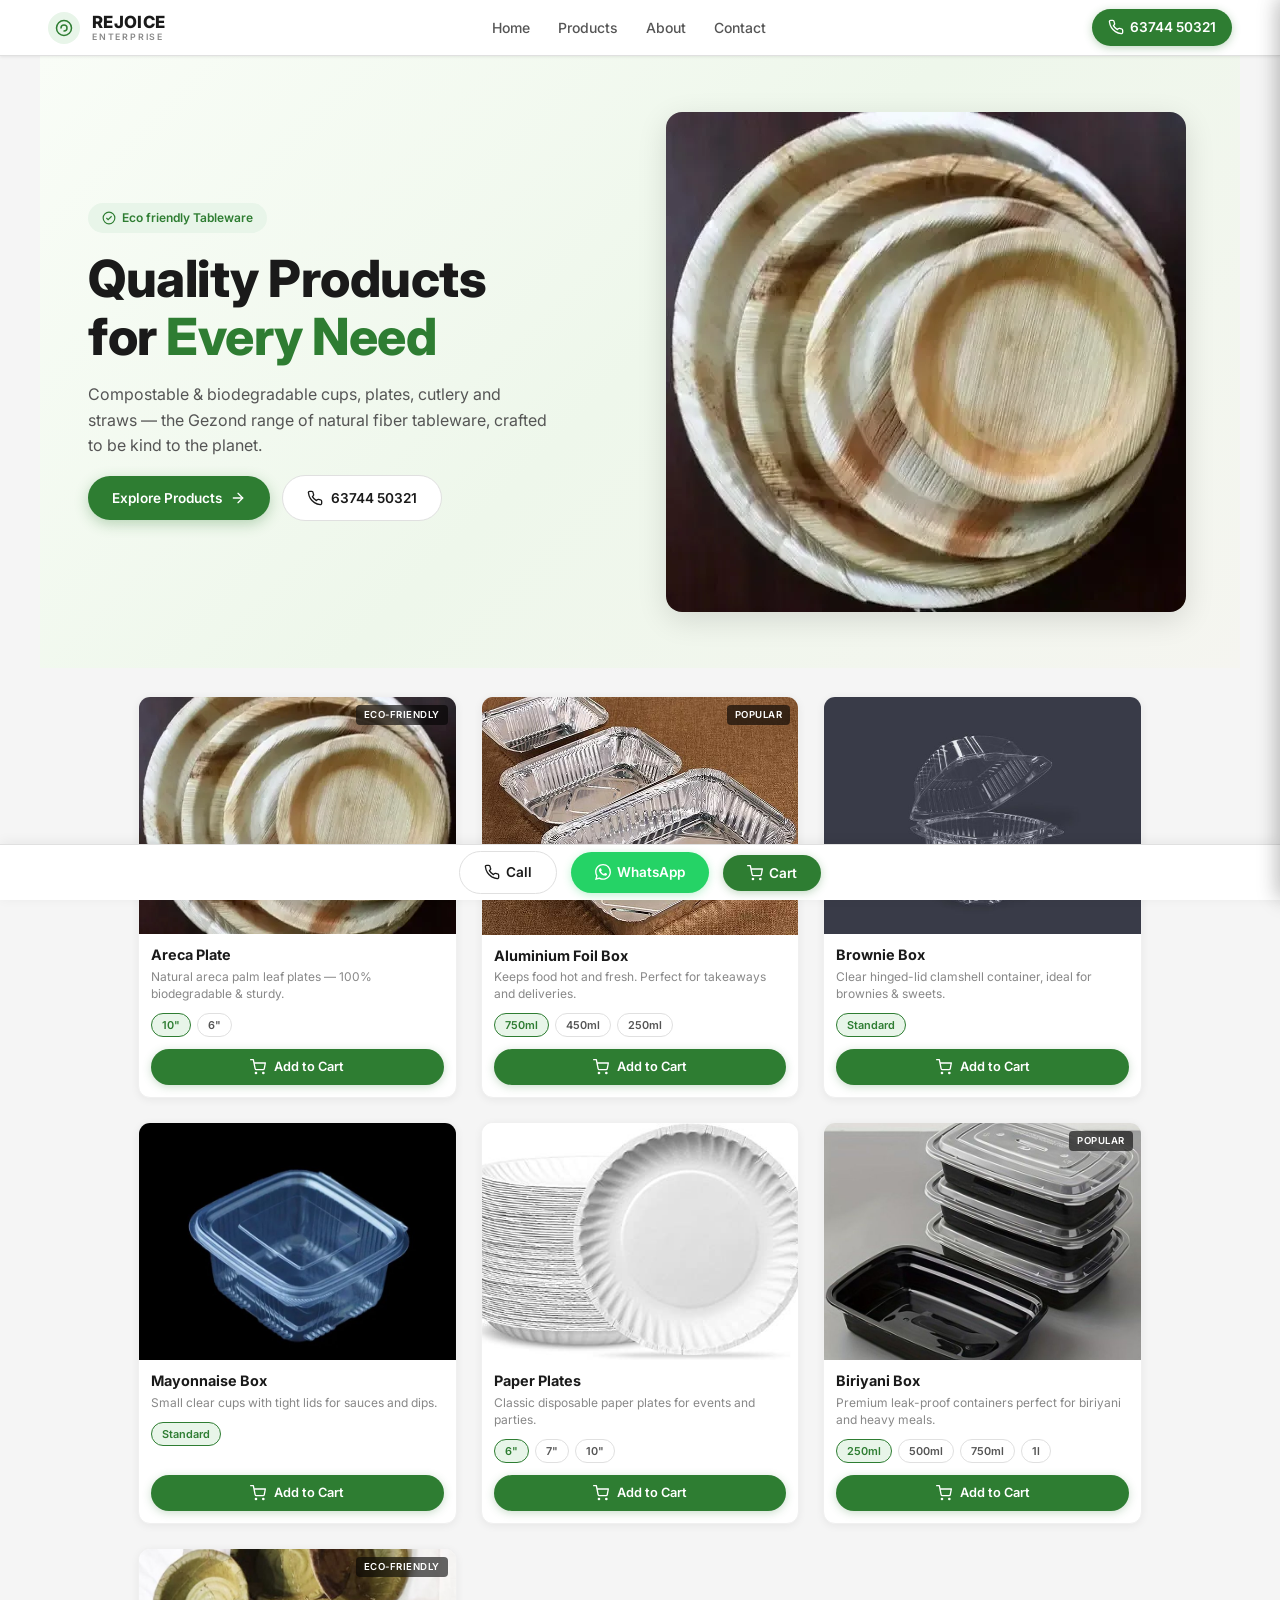
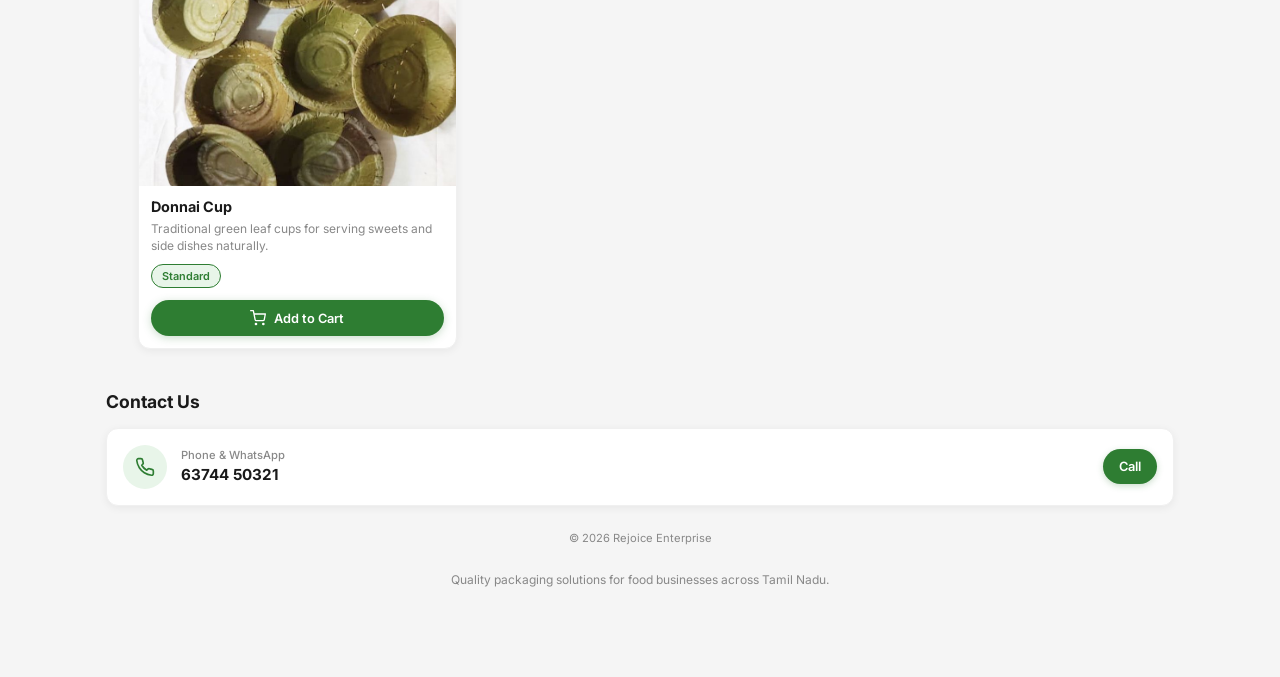
==== commit b7263814: "Add hero section matching reference design with eco-friendly theme" ====
--- a/index.html
+++ b/index.html
@@ -92,6 +92,31 @@
 
     <!-- ====== MAIN CONTENT ====== -->
     <main class="main-content">
+
+        <!-- Hero Section -->
+        <section class="hero-section" id="home">
+            <div class="hero-content">
+                <span class="hero-badge">
+                    <svg viewBox="0 0 24 24" fill="none" stroke="currentColor" stroke-width="2" width="14" height="14"><path d="M12 22c5.523 0 10-4.477 10-10S17.523 2 12 2 2 6.477 2 12s4.477 10 10 10z"></path><path d="M7.5 12l3 3 6-6"></path></svg>
+                    Eco friendly Tableware
+                </span>
+                <h1 class="hero-heading">Quality Products<br>for <span class="hero-highlight">Every Need</span></h1>
+                <p class="hero-subtitle">Compostable &amp; biodegradable cups, plates, cutlery and straws — the Gezond range of natural fiber tableware, crafted to be kind to the planet.</p>
+                <div class="hero-actions">
+                    <a href="#products" class="hero-btn hero-btn-primary">
+                        Explore Products
+                        <svg viewBox="0 0 24 24" fill="none" stroke="currentColor" stroke-width="2" stroke-linecap="round" stroke-linejoin="round" width="16" height="16"><line x1="5" y1="12" x2="19" y2="12"></line><polyline points="12 5 19 12 12 19"></polyline></svg>
+                    </a>
+                    <a href="tel:6374450321" class="hero-btn hero-btn-outline">
+                        <svg viewBox="0 0 24 24" fill="none" stroke="currentColor" stroke-width="2" stroke-linecap="round" stroke-linejoin="round" width="16" height="16"><path d="M22 16.92v3a2 2 0 0 1-2.18 2 19.79 19.79 0 0 1-8.63-3.07 19.5 19.5 0 0 1-6-6 19.79 19.79 0 0 1-3.07-8.67A2 2 0 0 1 4.11 2h3a2 2 0 0 1 2 1.72 12.84 12.84 0 0 0 .7 2.81 2 2 0 0 1-.45 2.11L8.09 9.91a16 16 0 0 0 6 6l1.27-1.27a2 2 0 0 1 2.11-.45 12.84 12.84 0 0 0 2.81.7A2 2 0 0 1 22 16.92z"></path></svg>
+                        63744 50321
+                    </a>
+                </div>
+            </div>
+            <div class="hero-image-wrapper">
+                <img src="images/1.png" alt="Eco-friendly areca leaf tableware" class="hero-image">
+            </div>
+        </section>
 
         <!-- Products Section -->
         <section class="products-section" id="products">
--- a/css/styles.css
+++ b/css/styles.css
@@ -359,6 +359,118 @@
     padding-top: var(--header-height);
     padding-bottom: calc(var(--bottom-bar-height) + 16px);
     min-height: 100vh;
+}
+
+/* =====================
+   HERO SECTION
+   ===================== */
+.hero-section {
+    display: flex;
+    flex-direction: column;
+    padding: 24px 16px 20px;
+    gap: 24px;
+    background: linear-gradient(135deg, #f9fdf7 0%, #eef7eb 50%, #f5f5f0 100%);
+}
+
+.hero-content {
+    display: flex;
+    flex-direction: column;
+    gap: 16px;
+}
+
+.hero-badge {
+    display: inline-flex;
+    align-items: center;
+    gap: 6px;
+    background: var(--primary-surface);
+    color: var(--primary);
+    font-size: 0.75rem;
+    font-weight: 600;
+    padding: 6px 14px;
+    border-radius: var(--radius-full);
+    width: fit-content;
+}
+
+.hero-badge svg {
+    color: var(--primary);
+}
+
+.hero-heading {
+    font-size: 2rem;
+    font-weight: 800;
+    color: var(--text-primary);
+    line-height: 1.15;
+    letter-spacing: -0.5px;
+}
+
+.hero-highlight {
+    color: var(--primary);
+}
+
+.hero-subtitle {
+    font-size: 0.9rem;
+    color: var(--text-secondary);
+    line-height: 1.6;
+    max-width: 460px;
+}
+
+.hero-actions {
+    display: flex;
+    align-items: center;
+    gap: 12px;
+    flex-wrap: wrap;
+}
+
+.hero-btn {
+    display: inline-flex;
+    align-items: center;
+    gap: 8px;
+    padding: 12px 24px;
+    border-radius: var(--radius-full);
+    font-size: 0.85rem;
+    font-weight: 600;
+    text-decoration: none;
+    transition: transform 0.15s ease, box-shadow 0.2s ease;
+}
+
+.hero-btn:active {
+    transform: scale(0.97);
+}
+
+.hero-btn-primary {
+    background: var(--primary);
+    color: white;
+    box-shadow: 0 4px 14px rgba(46, 125, 50, 0.3);
+}
+
+.hero-btn-primary:hover {
+    background: var(--primary-dark);
+    box-shadow: 0 6px 20px rgba(46, 125, 50, 0.4);
+}
+
+.hero-btn-outline {
+    background: white;
+    color: var(--text-primary);
+    border: 1.5px solid var(--border);
+}
+
+.hero-btn-outline:hover {
+    border-color: var(--primary);
+    color: var(--primary);
+}
+
+.hero-image-wrapper {
+    display: flex;
+    justify-content: center;
+    align-items: center;
+}
+
+.hero-image {
+    width: 100%;
+    max-width: 420px;
+    border-radius: var(--radius-lg);
+    box-shadow: var(--shadow-lg);
+    object-fit: cover;
 }
 
 /* =====================
@@ -975,6 +1087,44 @@
     .bottom-bar {
         gap: 14px;
     }
+
+    .hero-section {
+        flex-direction: row;
+        align-items: center;
+        padding: 48px 32px;
+        max-width: 1100px;
+        margin: 0 auto;
+        gap: 40px;
+    }
+
+    .hero-content {
+        flex: 1;
+    }
+
+    .hero-heading {
+        font-size: 2.8rem;
+    }
+
+    .hero-image-wrapper {
+        flex: 1;
+    }
+
+    .hero-image {
+        max-width: 480px;
+    }
+
+    .cart-drawer {
+        width: 400px;
+        left: auto;
+        right: 0;
+        top: 0;
+        max-height: 100vh;
+        transform: translateX(100%);
+        border-radius: 0;
+    }
+    .cart-drawer.open {
+        transform: translateX(0);
+    }
 }
 
 /* LARGE DESKTOP (1024px+) */
@@ -991,4 +1141,21 @@
     .products-section {
         padding: 28px 48px 0;
     }
-}
+
+    .hero-section {
+        padding: 56px 48px;
+        max-width: 1200px;
+    }
+
+    .hero-heading {
+        font-size: 3.2rem;
+    }
+
+    .hero-subtitle {
+        font-size: 1rem;
+    }
+
+    .hero-image {
+        max-width: 520px;
+    }
+}
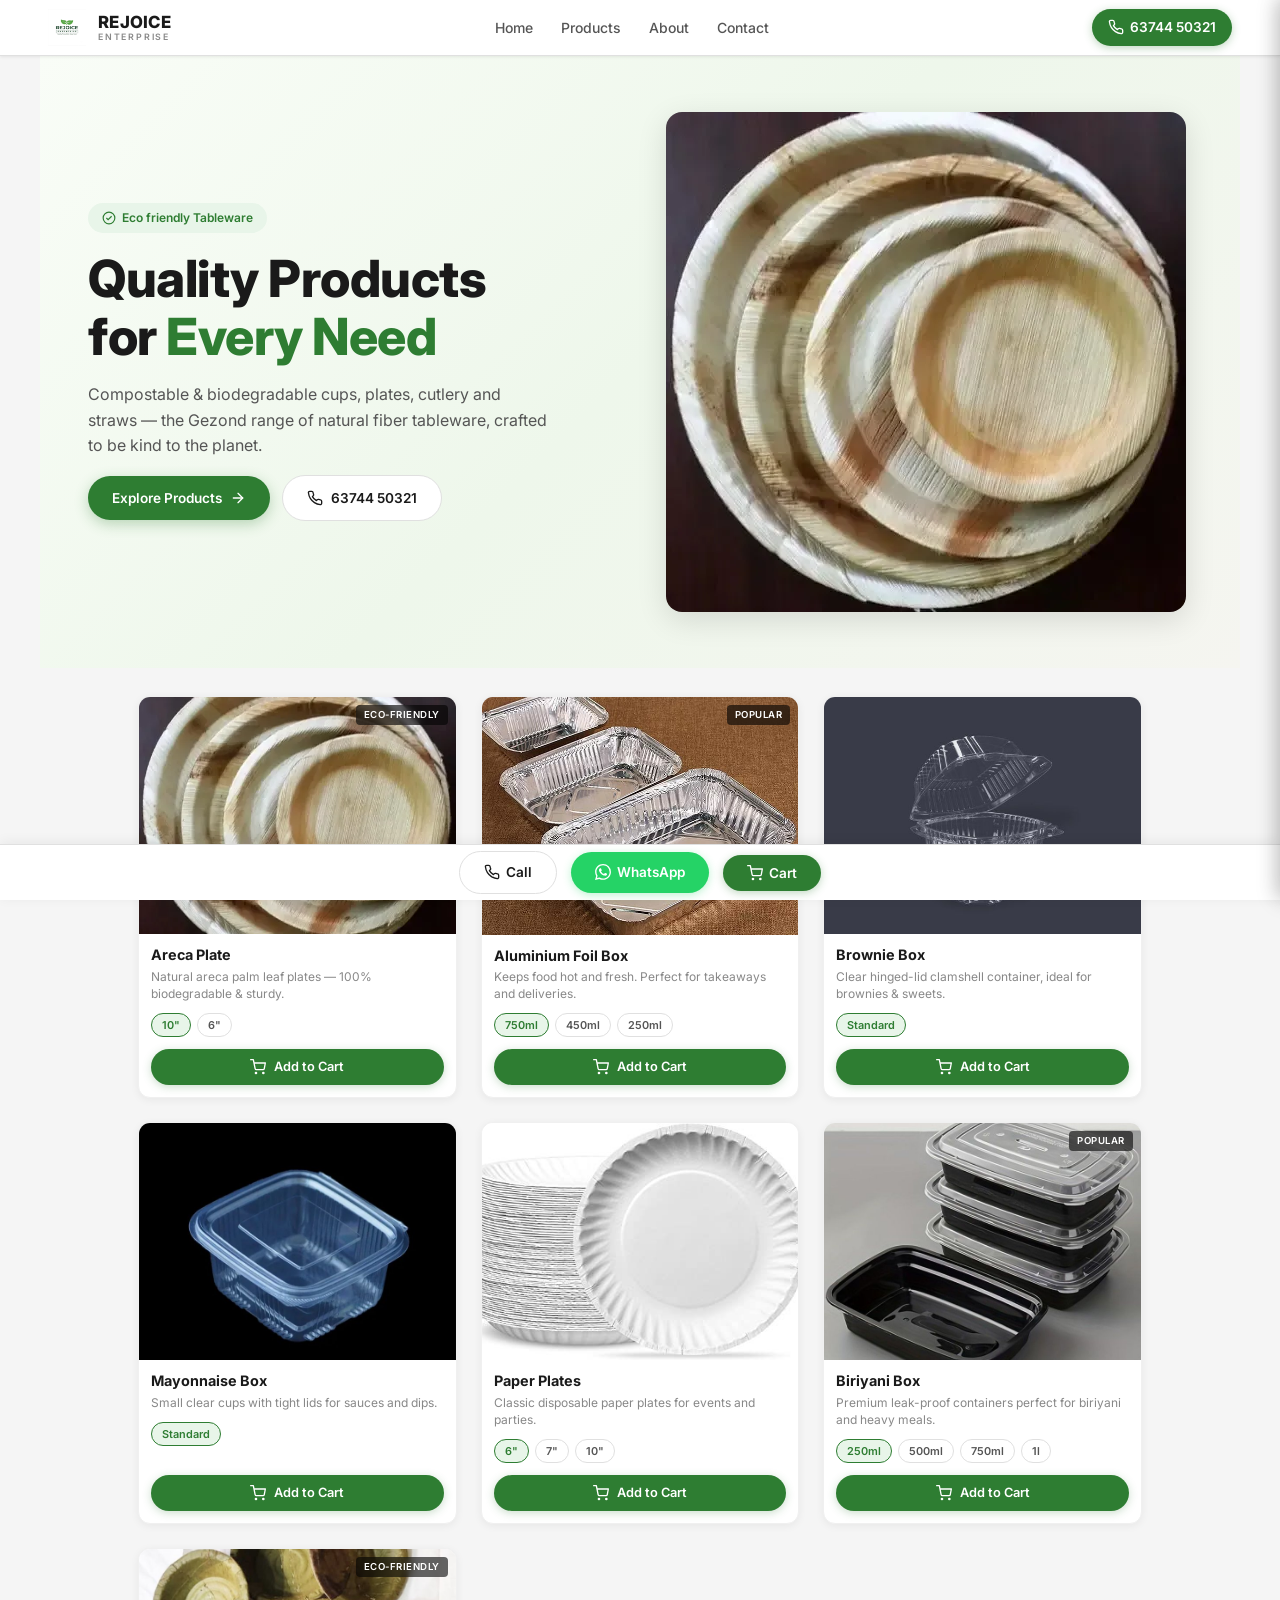
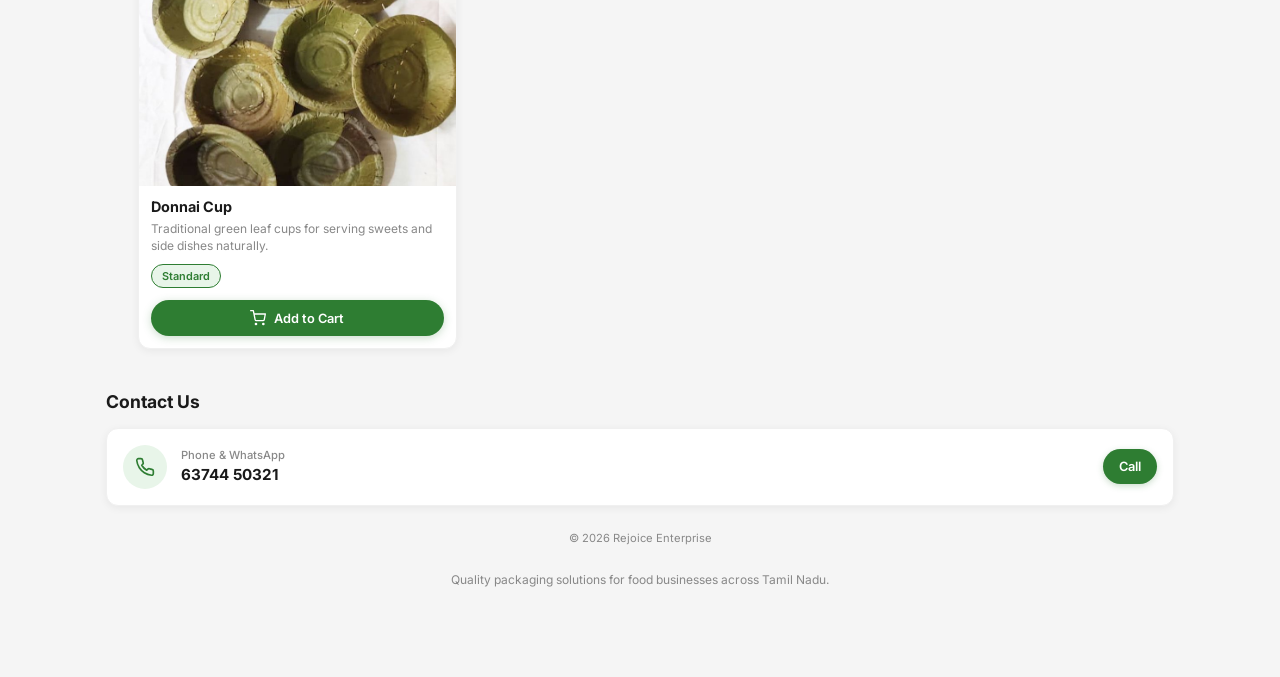
==== commit c74b2ec5: "Update logo and favicon to match user provided logo design" ====
--- a/index.html
+++ b/index.html
@@ -7,6 +7,8 @@
     <meta name="theme-color" content="#ffffff">
     <meta name="description" content="Rejoice Enterprise — Premium eco-friendly disposable tableware, aluminium foil containers, brownie boxes and more. Call 63744 50321.">
     <title>REJOICE ENTERPRISE — Eco-Friendly Disposables</title>
+    <link rel="icon" type="image/png" href="images/logo.png">
+    <link rel="apple-touch-icon" href="images/logo.png">
     <link rel="stylesheet" href="css/styles.css">
 </head>
 
@@ -15,12 +17,7 @@
     <!-- ====== TOP HEADER ====== -->
     <header class="top-header" id="top">
         <div class="header-left">
-            <div class="logo-icon">
-                <svg viewBox="0 0 24 24" fill="none" stroke="currentColor" stroke-width="2" stroke-linecap="round" stroke-linejoin="round">
-                    <path d="M12 2C6.48 2 2 6.48 2 12s4.48 10 10 10 10-4.48 10-10S17.52 2 12 2z"></path>
-                    <path d="M8 12c0-2.2 1.8-4 4-4s4 1.8 4 4-1.8 4-4 4"></path>
-                </svg>
-            </div>
+            <img src="images/logo.png" alt="Rejoice Enterprise Logo" class="logo-img">
             <div class="logo-text">
                 <span class="logo-name">REJOICE</span>
                 <span class="logo-sub">Enterprise</span>
--- a/css/styles.css
+++ b/css/styles.css
@@ -111,22 +111,10 @@
     align-items: center;
     gap: 12px;
 }
-
-.logo-icon {
-    width: 32px;
-    height: 32px;
-    background: var(--primary-surface);
-    border-radius: 50%;
-    display: flex;
-    align-items: center;
-    justify-content: center;
-    flex-shrink: 0;
-}
-
-.logo-icon svg {
-    width: 18px;
-    height: 18px;
-    color: var(--primary);
+.logo-img {
+    height: 38px;
+    width: auto;
+    object-fit: contain;
 }
 
 .logo-text {
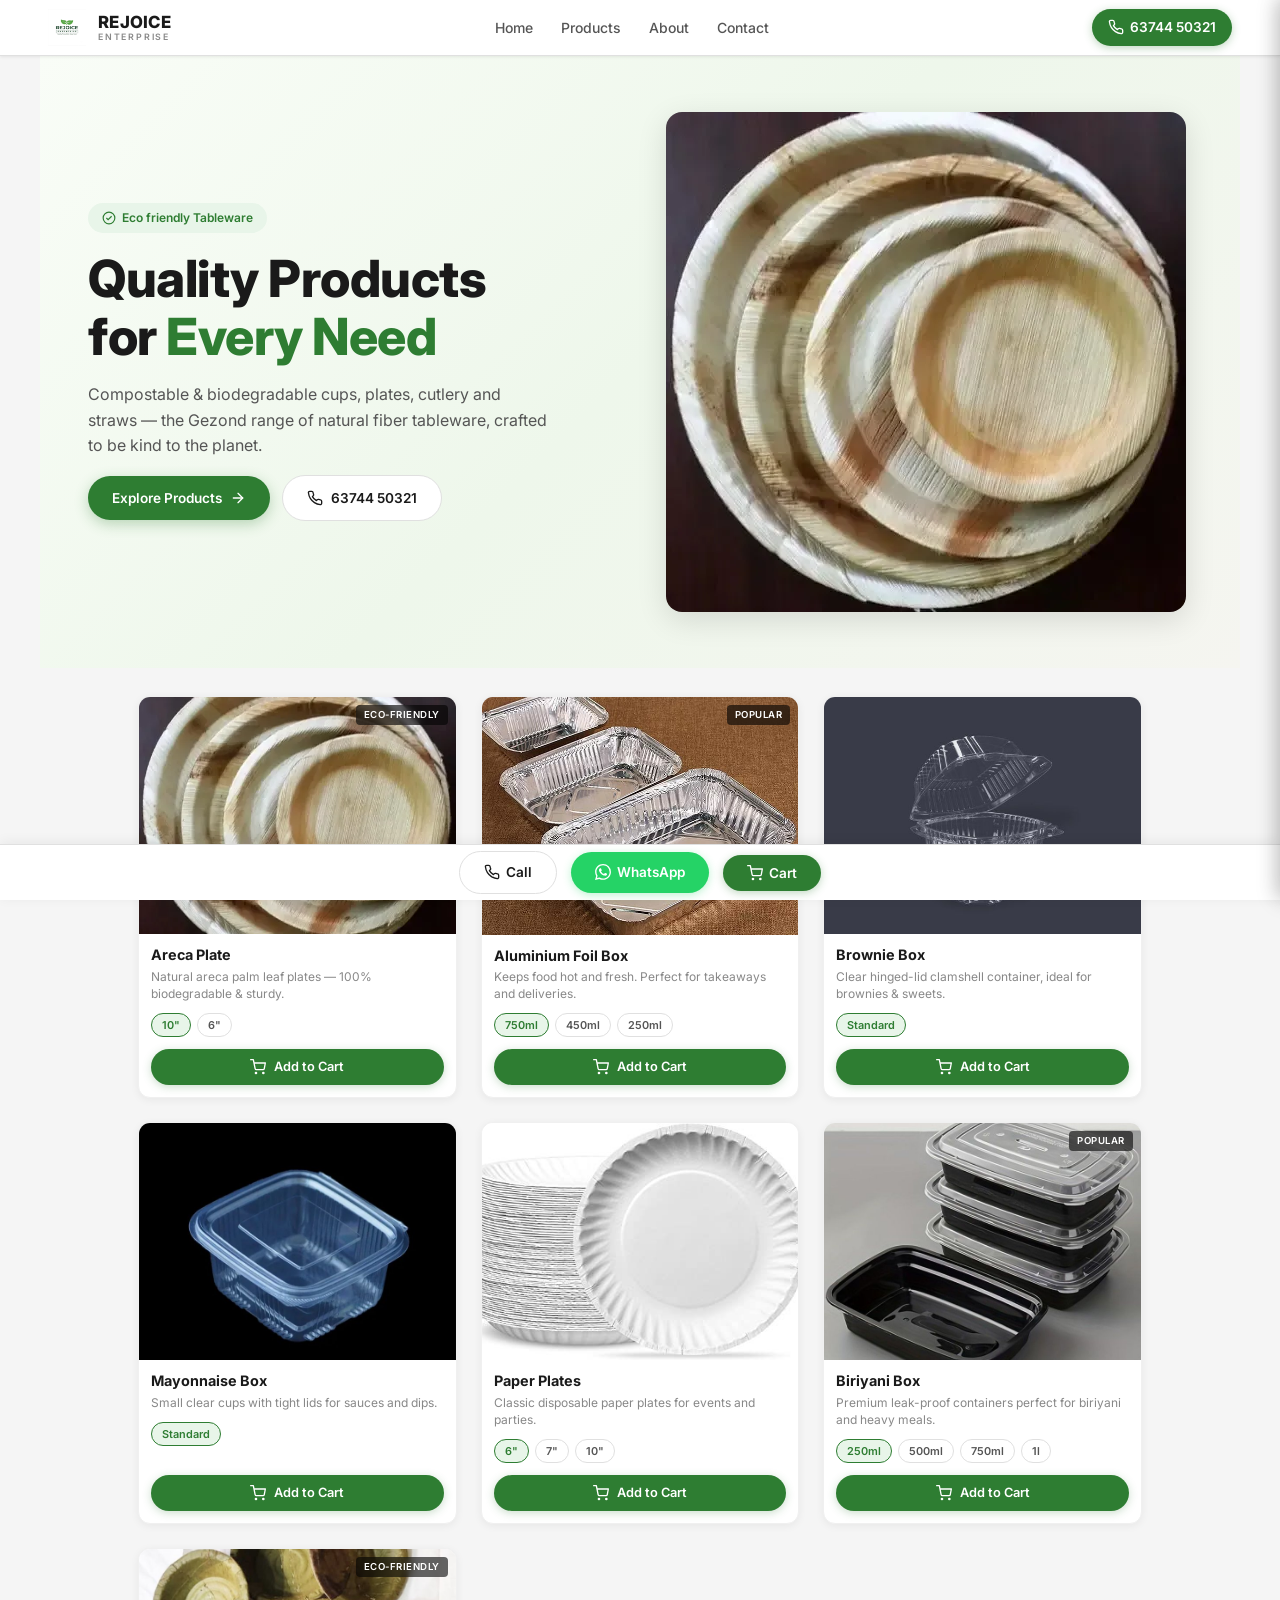
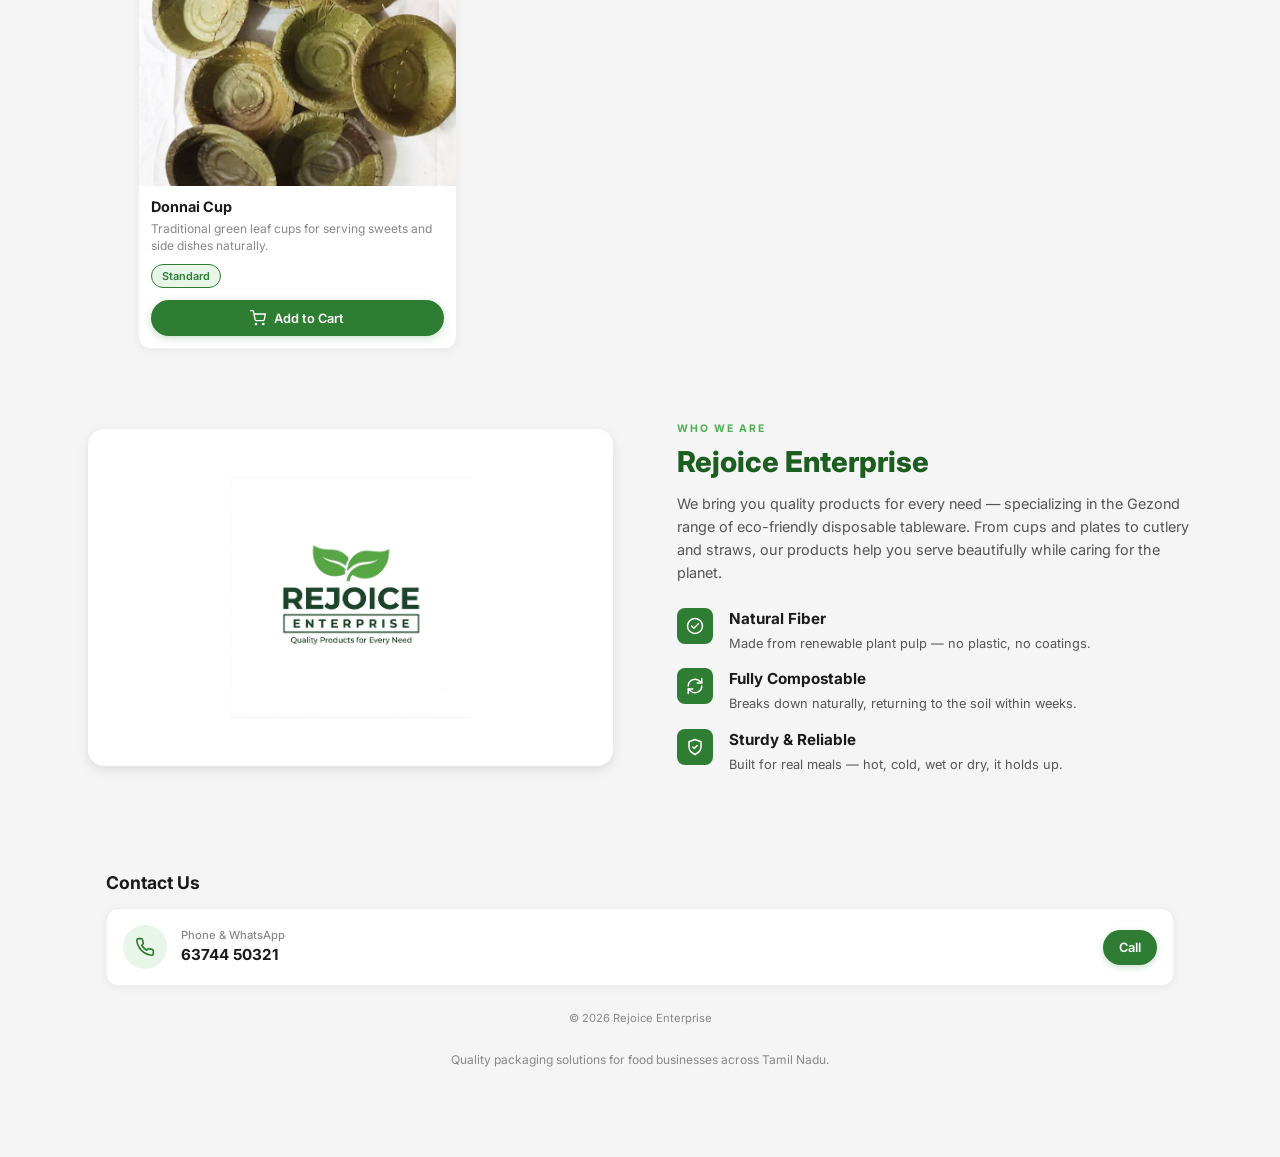
==== commit 8f04ab77: "Add About section mirroring user screenshot design" ====
--- a/index.html
+++ b/index.html
@@ -258,6 +258,51 @@
             </div>
         </section>
 
+        <!-- About Section -->
+        <section class="about-section" id="about">
+            <div class="about-container">
+                <div class="about-image-card">
+                    <img src="images/logo.png" alt="Rejoice Enterprise Logo" class="about-logo-img">
+                </div>
+                <div class="about-content">
+                    <span class="about-subtitle">WHO WE ARE</span>
+                    <h2 class="about-title">Rejoice Enterprise</h2>
+                    <p class="about-desc">
+                        We bring you quality products for every need — specializing in the Gezond range of eco-friendly disposable tableware. From cups and plates to cutlery and straws, our products help you serve beautifully while caring for the planet.
+                    </p>
+                    <div class="about-features">
+                        <div class="feature-item">
+                            <div class="feature-icon">
+                                <svg viewBox="0 0 24 24" fill="none" stroke="currentColor" stroke-width="2" stroke-linecap="round" stroke-linejoin="round" width="18" height="18"><path d="M12 22c5.523 0 10-4.477 10-10S17.523 2 12 2 2 6.477 2 12s4.477 10 10 10z"></path><path d="M7.5 12l3 3 6-6"></path></svg>
+                            </div>
+                            <div class="feature-text">
+                                <h4>Natural Fiber</h4>
+                                <p>Made from renewable plant pulp — no plastic, no coatings.</p>
+                            </div>
+                        </div>
+                        <div class="feature-item">
+                            <div class="feature-icon">
+                                <svg viewBox="0 0 24 24" fill="none" stroke="currentColor" stroke-width="2" stroke-linecap="round" stroke-linejoin="round" width="18" height="18"><path d="M21 2v6h-6"></path><path d="M3 12a9 9 0 0 1 15-6.7L21 8"></path><path d="M3 22v-6h6"></path><path d="M21 12a9 9 0 0 1-15 6.7L3 16"></path></svg>
+                            </div>
+                            <div class="feature-text">
+                                <h4>Fully Compostable</h4>
+                                <p>Breaks down naturally, returning to the soil within weeks.</p>
+                            </div>
+                        </div>
+                        <div class="feature-item">
+                            <div class="feature-icon">
+                                <svg viewBox="0 0 24 24" fill="none" stroke="currentColor" stroke-width="2" stroke-linecap="round" stroke-linejoin="round" width="18" height="18"><path d="M12 22s8-4 8-10V5l-8-3-8 3v7c0 6 8 10 8 10z"></path><path d="M9 12l2 2 4-4"></path></svg>
+                            </div>
+                            <div class="feature-text">
+                                <h4>Sturdy & Reliable</h4>
+                                <p>Built for real meals — hot, cold, wet or dry, it holds up.</p>
+                            </div>
+                        </div>
+                    </div>
+                </div>
+            </div>
+        </section>
+
         <!-- Contact Section -->
         <section class="contact-section" id="contact">
             <h2>Contact Us</h2>
--- a/css/styles.css
+++ b/css/styles.css
@@ -617,6 +617,108 @@
 }
 
 /* =====================
+   ABOUT SECTION
+   ===================== */
+.about-section {
+    padding: 32px 16px;
+    background: #f9fdf7;
+    margin-top: 16px;
+}
+
+.about-container {
+    display: flex;
+    flex-direction: column;
+    gap: 32px;
+}
+
+.about-image-card {
+    background: white;
+    border-radius: var(--radius-lg);
+    box-shadow: var(--shadow-md);
+    padding: 32px;
+    display: flex;
+    align-items: center;
+    justify-content: center;
+}
+
+.about-logo-img {
+    width: 100%;
+    max-width: 240px;
+    height: auto;
+}
+
+.about-content {
+    display: flex;
+    flex-direction: column;
+}
+
+.about-subtitle {
+    font-size: 0.65rem;
+    font-weight: 700;
+    color: var(--primary-light);
+    letter-spacing: 2px;
+    text-transform: uppercase;
+    margin-bottom: 8px;
+}
+
+.about-title {
+    font-size: 1.8rem;
+    font-weight: 800;
+    color: var(--primary-dark);
+    margin-bottom: 12px;
+    line-height: 1.2;
+}
+
+.about-desc {
+    font-size: 0.9rem;
+    color: var(--text-secondary);
+    line-height: 1.6;
+    margin-bottom: 24px;
+}
+
+.about-features {
+    display: flex;
+    flex-direction: column;
+    gap: 16px;
+}
+
+.feature-item {
+    display: flex;
+    align-items: flex-start;
+    gap: 16px;
+}
+
+.feature-icon {
+    flex-shrink: 0;
+    width: 36px;
+    height: 36px;
+    background: var(--primary);
+    color: white;
+    border-radius: 8px;
+    display: flex;
+    align-items: center;
+    justify-content: center;
+}
+
+.feature-text {
+    display: flex;
+    flex-direction: column;
+    gap: 4px;
+}
+
+.feature-text h4 {
+    font-size: 0.95rem;
+    font-weight: 700;
+    color: var(--text-primary);
+}
+
+.feature-text p {
+    font-size: 0.8rem;
+    color: var(--text-secondary);
+    line-height: 1.4;
+}
+
+/* =====================
    CONTACT SECTION
    ===================== */
 .contact-section {
@@ -1113,6 +1215,28 @@
     .cart-drawer.open {
         transform: translateX(0);
     }
+
+    .about-section {
+        padding: 48px 32px;
+        max-width: 1100px;
+        margin: 16px auto 0;
+        background: transparent;
+    }
+
+    .about-container {
+        flex-direction: row;
+        align-items: center;
+        gap: 40px;
+    }
+
+    .about-image-card {
+        flex: 1;
+        padding: 48px;
+    }
+
+    .about-content {
+        flex: 1.2;
+    }
 }
 
 /* LARGE DESKTOP (1024px+) */
@@ -1146,4 +1270,13 @@
     .hero-image {
         max-width: 520px;
     }
-}
+
+    .about-section {
+        padding: 56px 48px;
+        max-width: 1200px;
+    }
+
+    .about-container {
+        gap: 64px;
+    }
+}
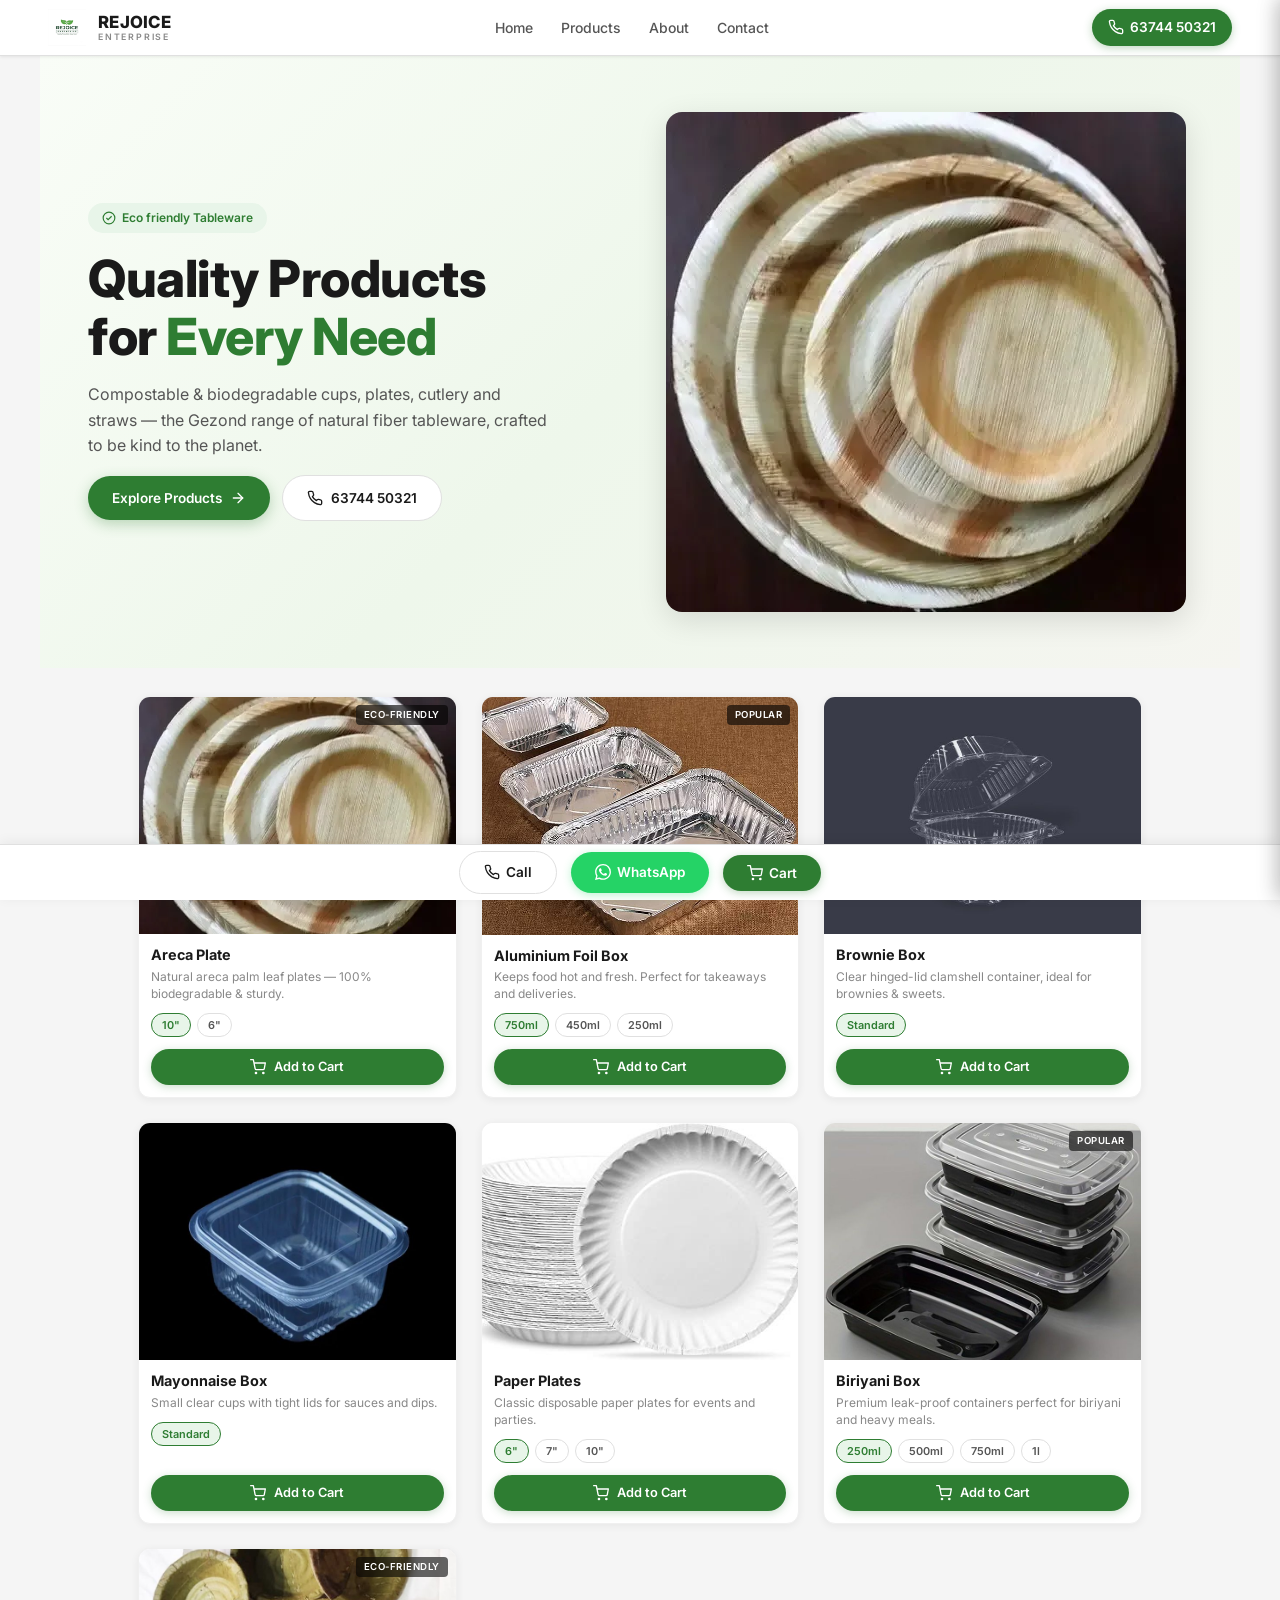
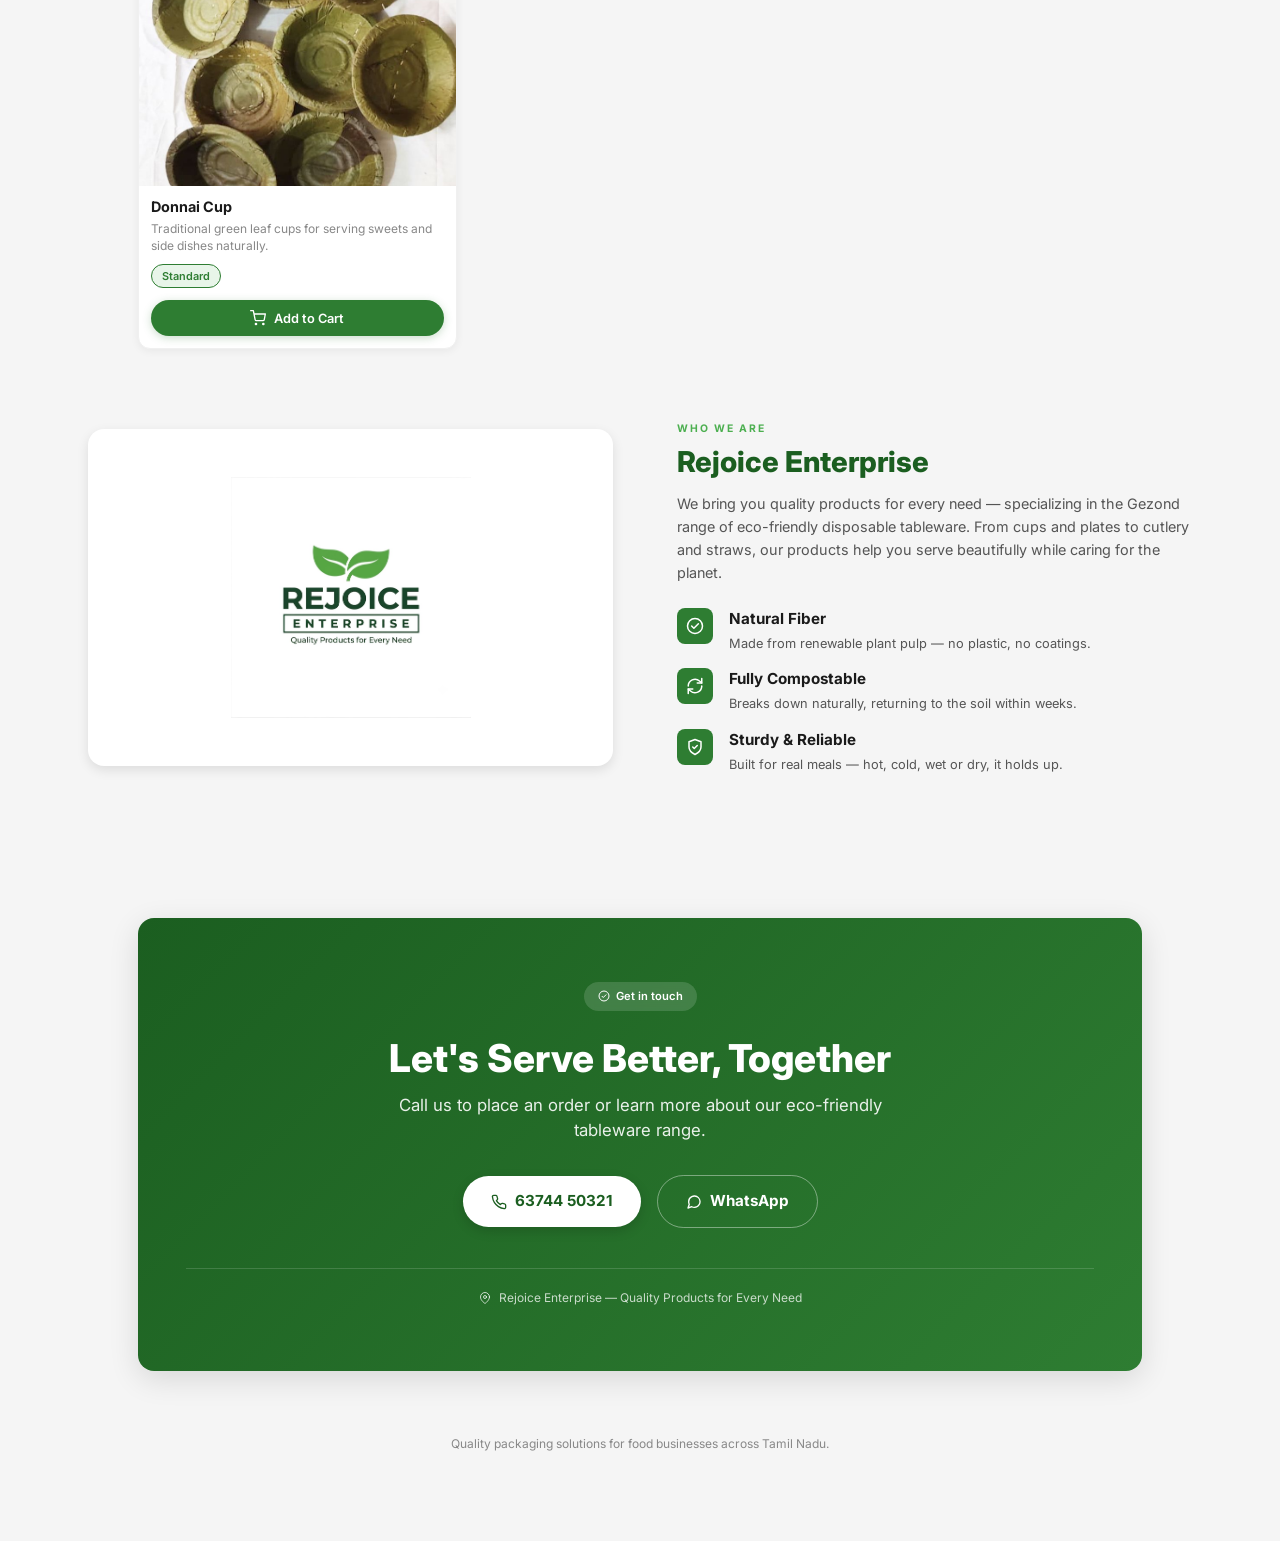
==== commit 6c681d12: "Add modern green banner Contact section mirroring user screenshot" ====
--- a/index.html
+++ b/index.html
@@ -305,20 +305,30 @@
 
         <!-- Contact Section -->
         <section class="contact-section" id="contact">
-            <h2>Contact Us</h2>
-            <div class="contact-card">
-                <div class="contact-icon-wrap">
-                    <svg viewBox="0 0 24 24" fill="none" stroke="currentColor" stroke-width="2" stroke-linecap="round" stroke-linejoin="round">
-                        <path d="M22 16.92v3a2 2 0 0 1-2.18 2 19.79 19.79 0 0 1-8.63-3.07 19.5 19.5 0 0 1-6-6 19.79 19.79 0 0 1-3.07-8.67A2 2 0 0 1 4.11 2h3a2 2 0 0 1 2 1.72 12.84 12.84 0 0 0 .7 2.81 2 2 0 0 1-.45 2.11L8.09 9.91a16 16 0 0 0 6 6l1.27-1.27a2 2 0 0 1 2.11-.45 12.84 12.84 0 0 0 2.81.7A2 2 0 0 1 22 16.92z"></path>
-                    </svg>
-                </div>
-                <div class="contact-details">
-                    <p class="contact-label">Phone & WhatsApp</p>
-                    <p class="contact-value">63744 50321</p>
-                </div>
-                <a href="tel:6374450321" class="contact-call-btn">Call</a>
-            </div>
-            <p class="footer-text">© 2026 Rejoice Enterprise</p>
+            <div class="contact-banner">
+                <span class="contact-badge">
+                    <svg viewBox="0 0 24 24" fill="none" stroke="currentColor" stroke-width="2" width="12" height="12"><path d="M12 22c5.523 0 10-4.477 10-10S17.523 2 12 2 2 6.477 2 12s4.477 10 10 10z"></path><path d="M7.5 12l3 3 6-6"></path></svg>
+                    Get in touch
+                </span>
+                <h2 class="contact-heading">Let's Serve Better, Together</h2>
+                <p class="contact-desc">Call us to place an order or learn more about our eco-friendly tableware range.</p>
+                
+                <div class="contact-actions">
+                    <a href="tel:6374450321" class="contact-btn contact-btn-white">
+                        <svg viewBox="0 0 24 24" fill="none" stroke="currentColor" stroke-width="2" stroke-linecap="round" stroke-linejoin="round" width="16" height="16"><path d="M22 16.92v3a2 2 0 0 1-2.18 2 19.79 19.79 0 0 1-8.63-3.07 19.5 19.5 0 0 1-6-6 19.79 19.79 0 0 1-3.07-8.67A2 2 0 0 1 4.11 2h3a2 2 0 0 1 2 1.72 12.84 12.84 0 0 0 .7 2.81 2 2 0 0 1-.45 2.11L8.09 9.91a16 16 0 0 0 6 6l1.27-1.27a2 2 0 0 1 2.11-.45 12.84 12.84 0 0 0 2.81.7A2 2 0 0 1 22 16.92z"></path></svg>
+                        63744 50321
+                    </a>
+                    <a href="https://wa.me/916374450321" target="_blank" class="contact-btn contact-btn-outline">
+                        <svg viewBox="0 0 24 24" fill="none" stroke="currentColor" stroke-width="2" stroke-linecap="round" stroke-linejoin="round" width="16" height="16"><path d="M21 11.5a8.38 8.38 0 0 1-.9 3.8 8.5 8.5 0 0 1-7.6 4.7 8.38 8.38 0 0 1-3.8-.9L3 21l1.9-5.7a8.38 8.38 0 0 1-.9-3.8 8.5 8.5 0 0 1 4.7-7.6 8.38 8.38 0 0 1 3.8-.9h.5a8.48 8.48 0 0 1 8 8v.5z"></path></svg>
+                        WhatsApp
+                    </a>
+                </div>
+
+                <div class="contact-footer">
+                    <svg viewBox="0 0 24 24" fill="none" stroke="currentColor" stroke-width="2" stroke-linecap="round" stroke-linejoin="round" width="12" height="12"><path d="M21 10c0 7-9 13-9 13s-9-6-9-13a9 9 0 0 1 18 0z"></path><circle cx="12" cy="10" r="3"></circle></svg>
+                    Rejoice Enterprise — Quality Products for Every Need
+                </div>
+            </div>
         </section>
 
         <!-- About Section (anchor target) -->
--- a/css/styles.css
+++ b/css/styles.css
@@ -722,86 +722,108 @@
    CONTACT SECTION
    ===================== */
 .contact-section {
-    padding: 24px 16px;
-    margin-top: 16px;
-}
-
-.contact-section h2 {
-    font-size: 1.1rem;
-    font-weight: 700;
+    padding: 32px 16px;
+}
+
+.contact-banner {
+    background: linear-gradient(135deg, #1b5e20, #2e7d32);
+    border-radius: var(--radius-lg);
+    padding: 40px 24px;
+    display: flex;
+    flex-direction: column;
+    align-items: center;
+    text-align: center;
+    box-shadow: var(--shadow-lg);
+    position: relative;
+    overflow: hidden;
+}
+
+.contact-badge {
+    display: inline-flex;
+    align-items: center;
+    gap: 6px;
+    background: rgba(255, 255, 255, 0.15);
+    color: white;
+    font-size: 0.7rem;
+    font-weight: 600;
+    padding: 6px 14px;
+    border-radius: var(--radius-full);
+    margin-bottom: 24px;
+    backdrop-filter: blur(4px);
+}
+
+.contact-heading {
+    font-size: 1.8rem;
+    font-weight: 800;
+    color: white;
     margin-bottom: 12px;
-    color: var(--text-primary);
-}
-
-.contact-card {
-    background: var(--bg-card);
-    border-radius: var(--radius-md);
-    padding: 16px;
-    display: flex;
-    align-items: center;
-    gap: 14px;
-    border: 1px solid var(--border-light);
-    box-shadow: var(--shadow-card);
-    margin-bottom: 16px;
-}
-
-.contact-icon-wrap {
-    width: 44px;
-    height: 44px;
-    border-radius: 50%;
-    background: var(--primary-surface);
+    line-height: 1.2;
+}
+
+.contact-desc {
+    font-size: 0.95rem;
+    color: rgba(255, 255, 255, 0.9);
+    line-height: 1.5;
+    margin-bottom: 32px;
+    max-width: 500px;
+}
+
+.contact-actions {
     display: flex;
     align-items: center;
     justify-content: center;
-    flex-shrink: 0;
-    color: var(--primary);
-}
-
-.contact-icon-wrap svg {
-    width: 20px;
-    height: 20px;
-}
-
-.contact-details {
-    flex: 1;
-}
-
-.contact-label {
-    font-size: 0.7rem;
-    color: var(--text-muted);
-    font-weight: 500;
-}
-
-.contact-value {
+    gap: 16px;
+    flex-wrap: wrap;
+    margin-bottom: 40px;
+}
+
+.contact-btn {
+    display: inline-flex;
+    align-items: center;
+    gap: 8px;
+    padding: 14px 28px;
+    border-radius: var(--radius-full);
     font-size: 0.95rem;
     font-weight: 700;
-    color: var(--text-primary);
-}
-
-.contact-call-btn {
-    display: inline-flex;
-    align-items: center;
-    gap: 4px;
-    background: var(--primary);
+    text-decoration: none;
+    transition: transform 0.15s ease, opacity 0.2s;
+}
+
+.contact-btn:active {
+    transform: scale(0.97);
+}
+
+.contact-btn-white {
+    background: white;
+    color: var(--primary-dark);
+    box-shadow: 0 4px 12px rgba(0, 0, 0, 0.15);
+}
+
+.contact-btn-white:hover {
+    background: #f5f5f5;
+}
+
+.contact-btn-outline {
+    background: transparent;
     color: white;
-    padding: 8px 16px;
-    border-radius: var(--radius-full);
-    font-size: 0.8rem;
-    font-weight: 600;
-    text-decoration: none;
-    box-shadow: 0 2px 6px rgba(46, 125, 50, 0.25);
-    transition: transform 0.15s;
-}
-
-.contact-call-btn:active {
-    transform: scale(0.95);
-}
-
-.footer-text {
-    text-align: center;
-    font-size: 0.7rem;
-    color: var(--text-muted);
-    padding-top: 8px;
+    border: 1.5px solid rgba(255, 255, 255, 0.4);
+}
+
+.contact-btn-outline:hover {
+    border-color: white;
+    background: rgba(255, 255, 255, 0.1);
+}
+
+.contact-footer {
+    display: flex;
+    align-items: center;
+    justify-content: center;
+    gap: 8px;
+    font-size: 0.75rem;
+    color: rgba(255, 255, 255, 0.75);
+    border-top: 1px solid rgba(255, 255, 255, 0.15);
+    padding-top: 20px;
+    width: 100%;
 }
 
 /* =====================
@@ -1170,8 +1192,21 @@
     }
 
     .contact-section {
-        max-width: 1100px;
-        margin: 16px auto 0;
+        padding: 48px 32px;
+        max-width: 1000px;
+        margin: 24px auto 0;
+    }
+
+    .contact-banner {
+        padding: 64px 48px;
+    }
+
+    .contact-heading {
+        font-size: 2.4rem;
+    }
+
+    .contact-desc {
+        font-size: 1.05rem;
     }
 
     .bottom-bar {
@@ -1279,4 +1314,9 @@
     .about-container {
         gap: 64px;
     }
-}
+
+    .contact-section {
+        padding: 64px 48px;
+        max-width: 1100px;
+    }
+}
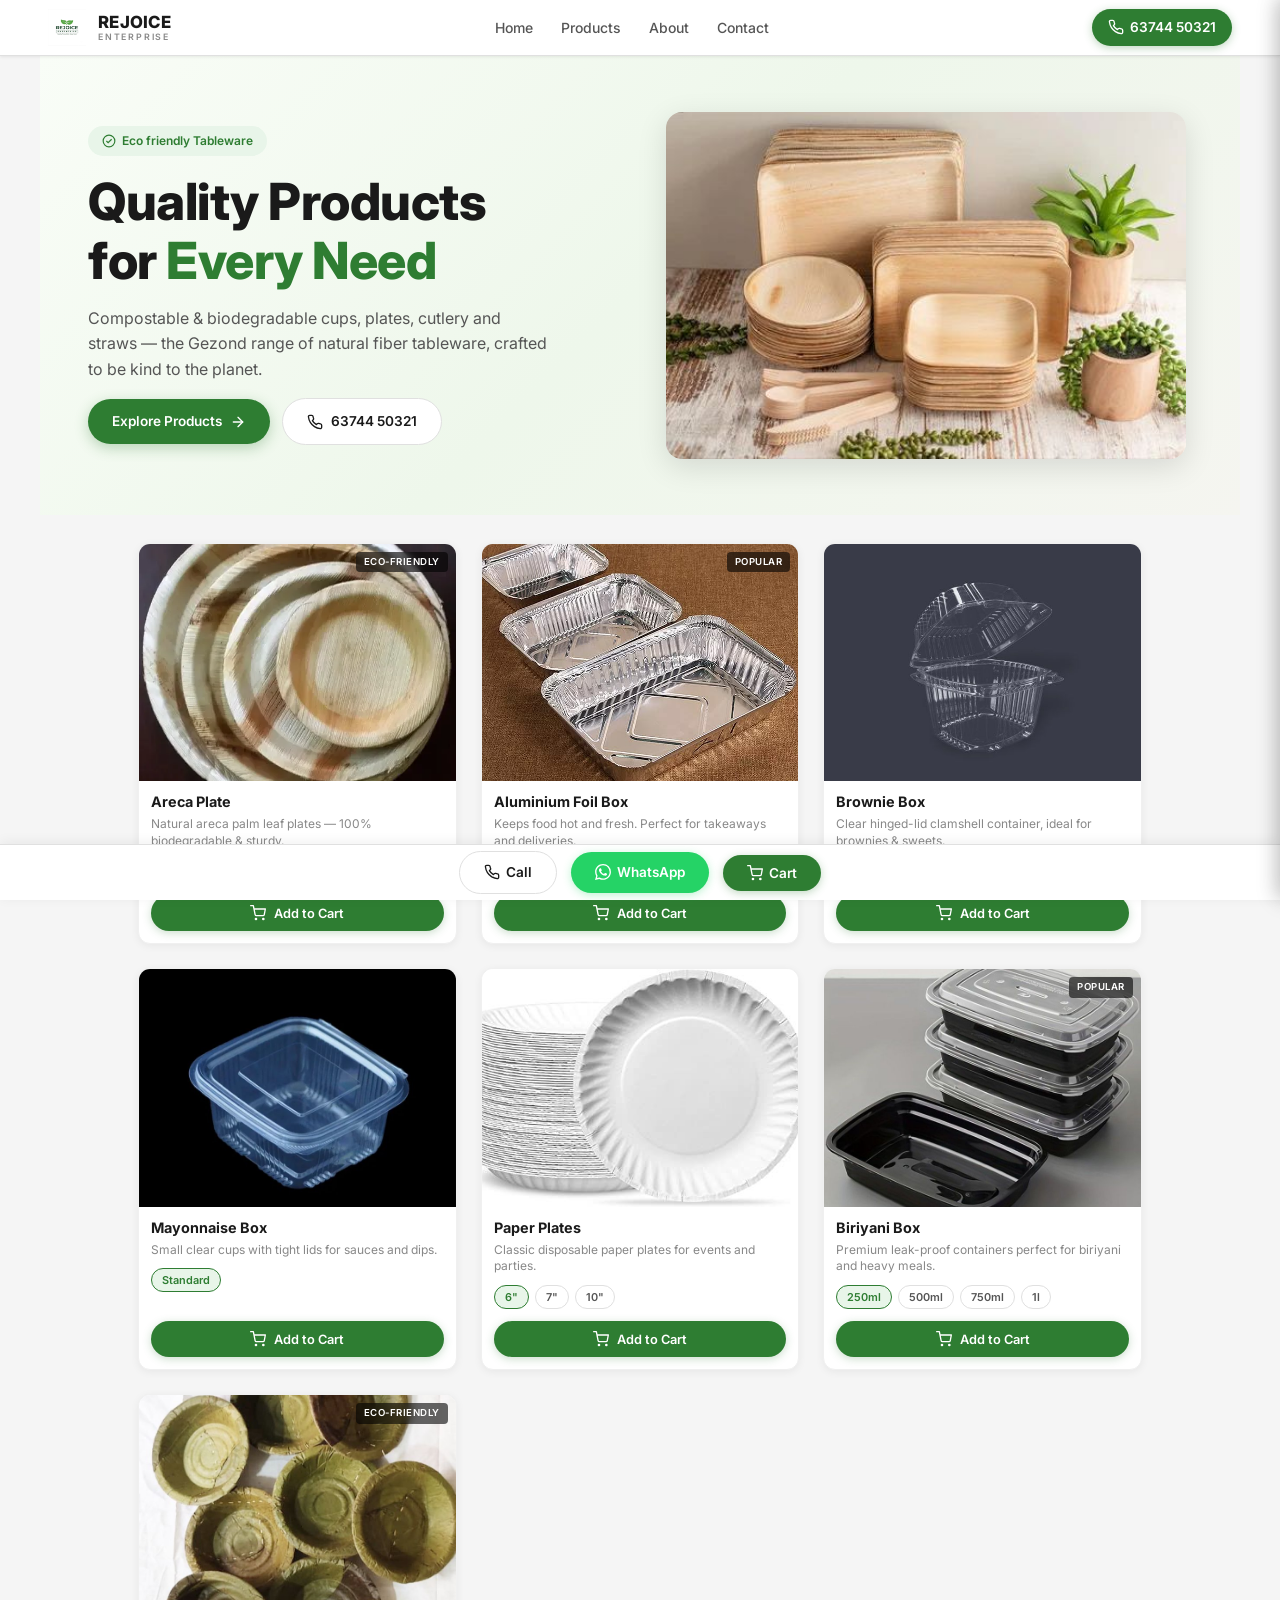
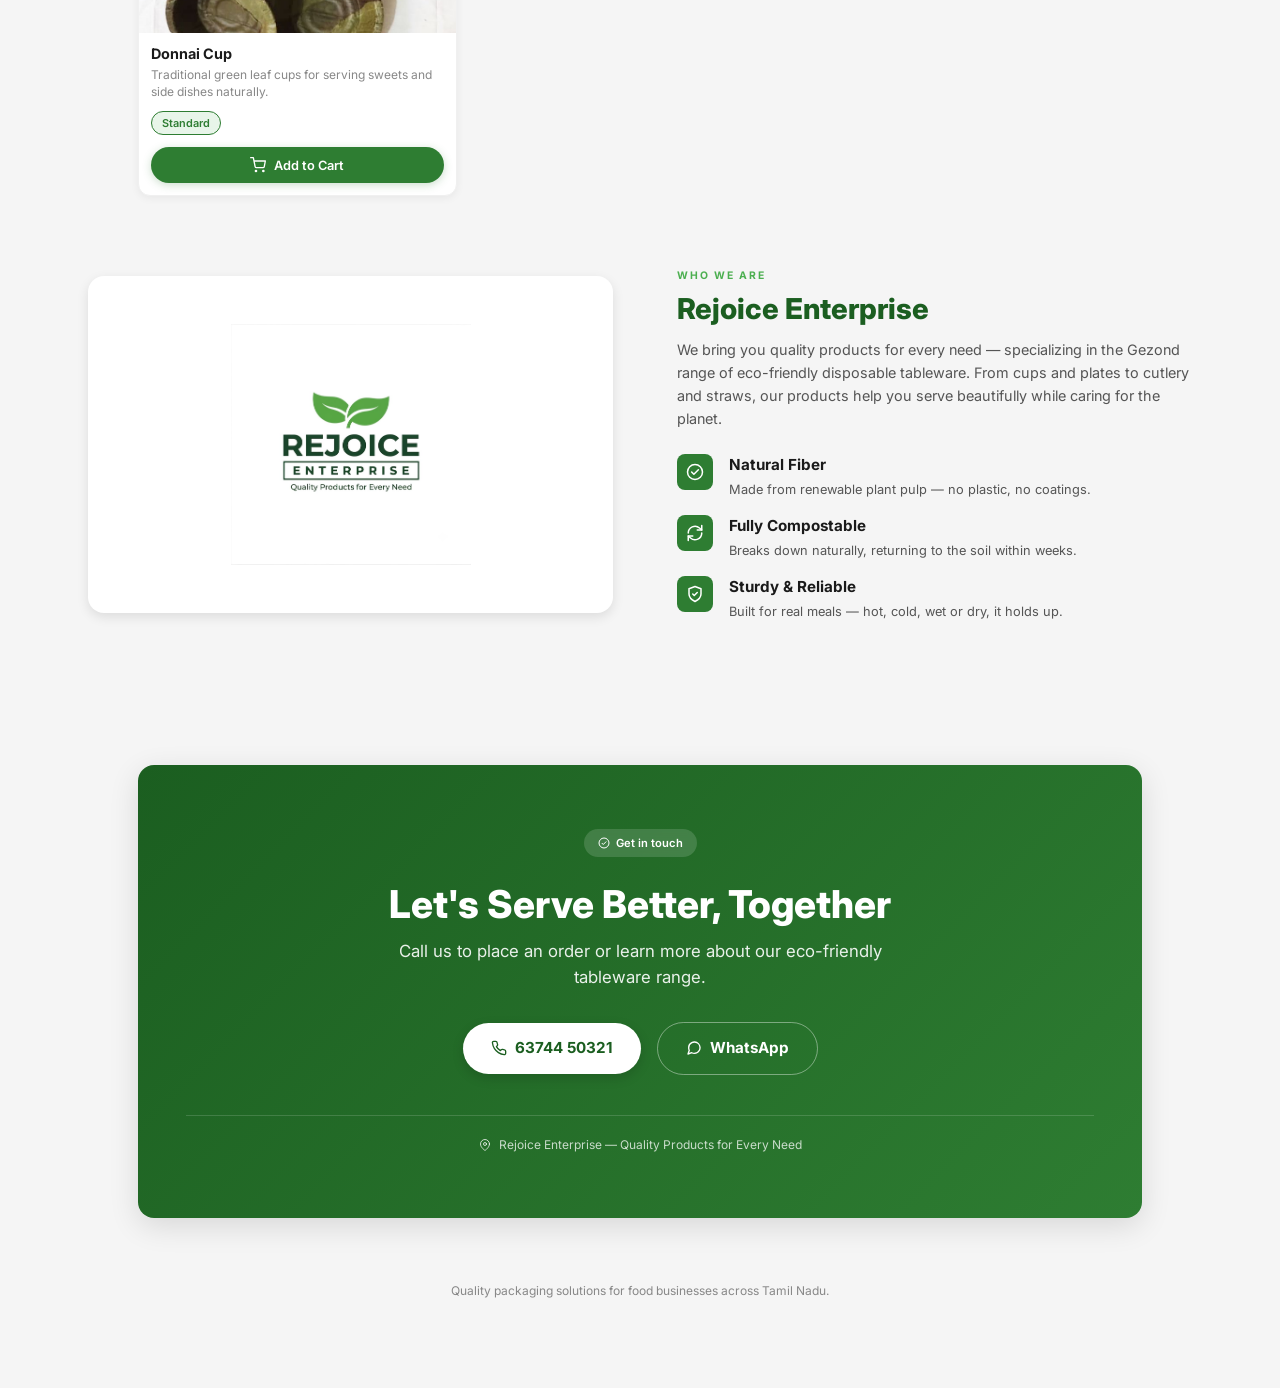
==== commit ae571ca6: "Update hero section image to use Best Areca Leaf Plate Manufacturer.png" ====
--- a/index.html
+++ b/index.html
@@ -111,7 +111,7 @@
                 </div>
             </div>
             <div class="hero-image-wrapper">
-                <img src="images/1.png" alt="Eco-friendly areca leaf tableware" class="hero-image">
+                <img src="images/Best%20Areca%20Leaf%20Plate%20Manufacturer.png" alt="Eco-friendly areca leaf tableware" class="hero-image">
             </div>
         </section>
 
